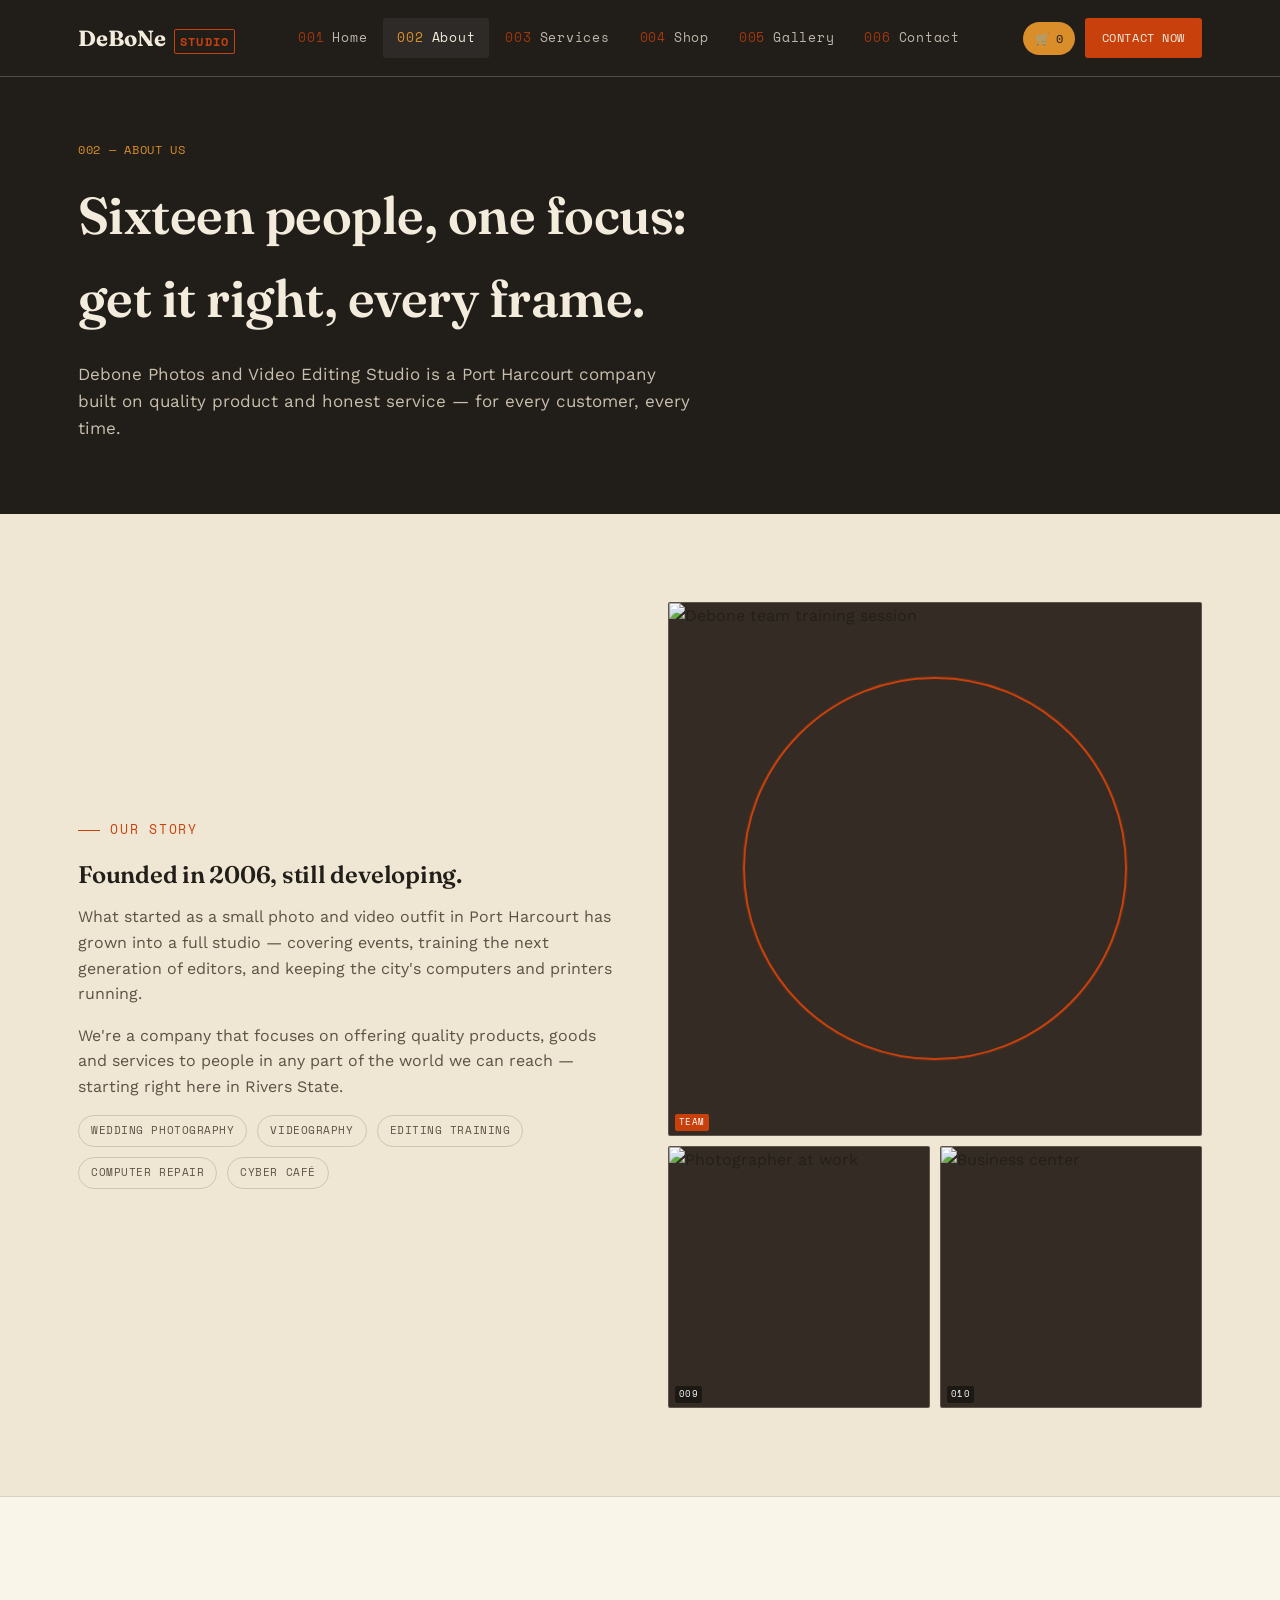
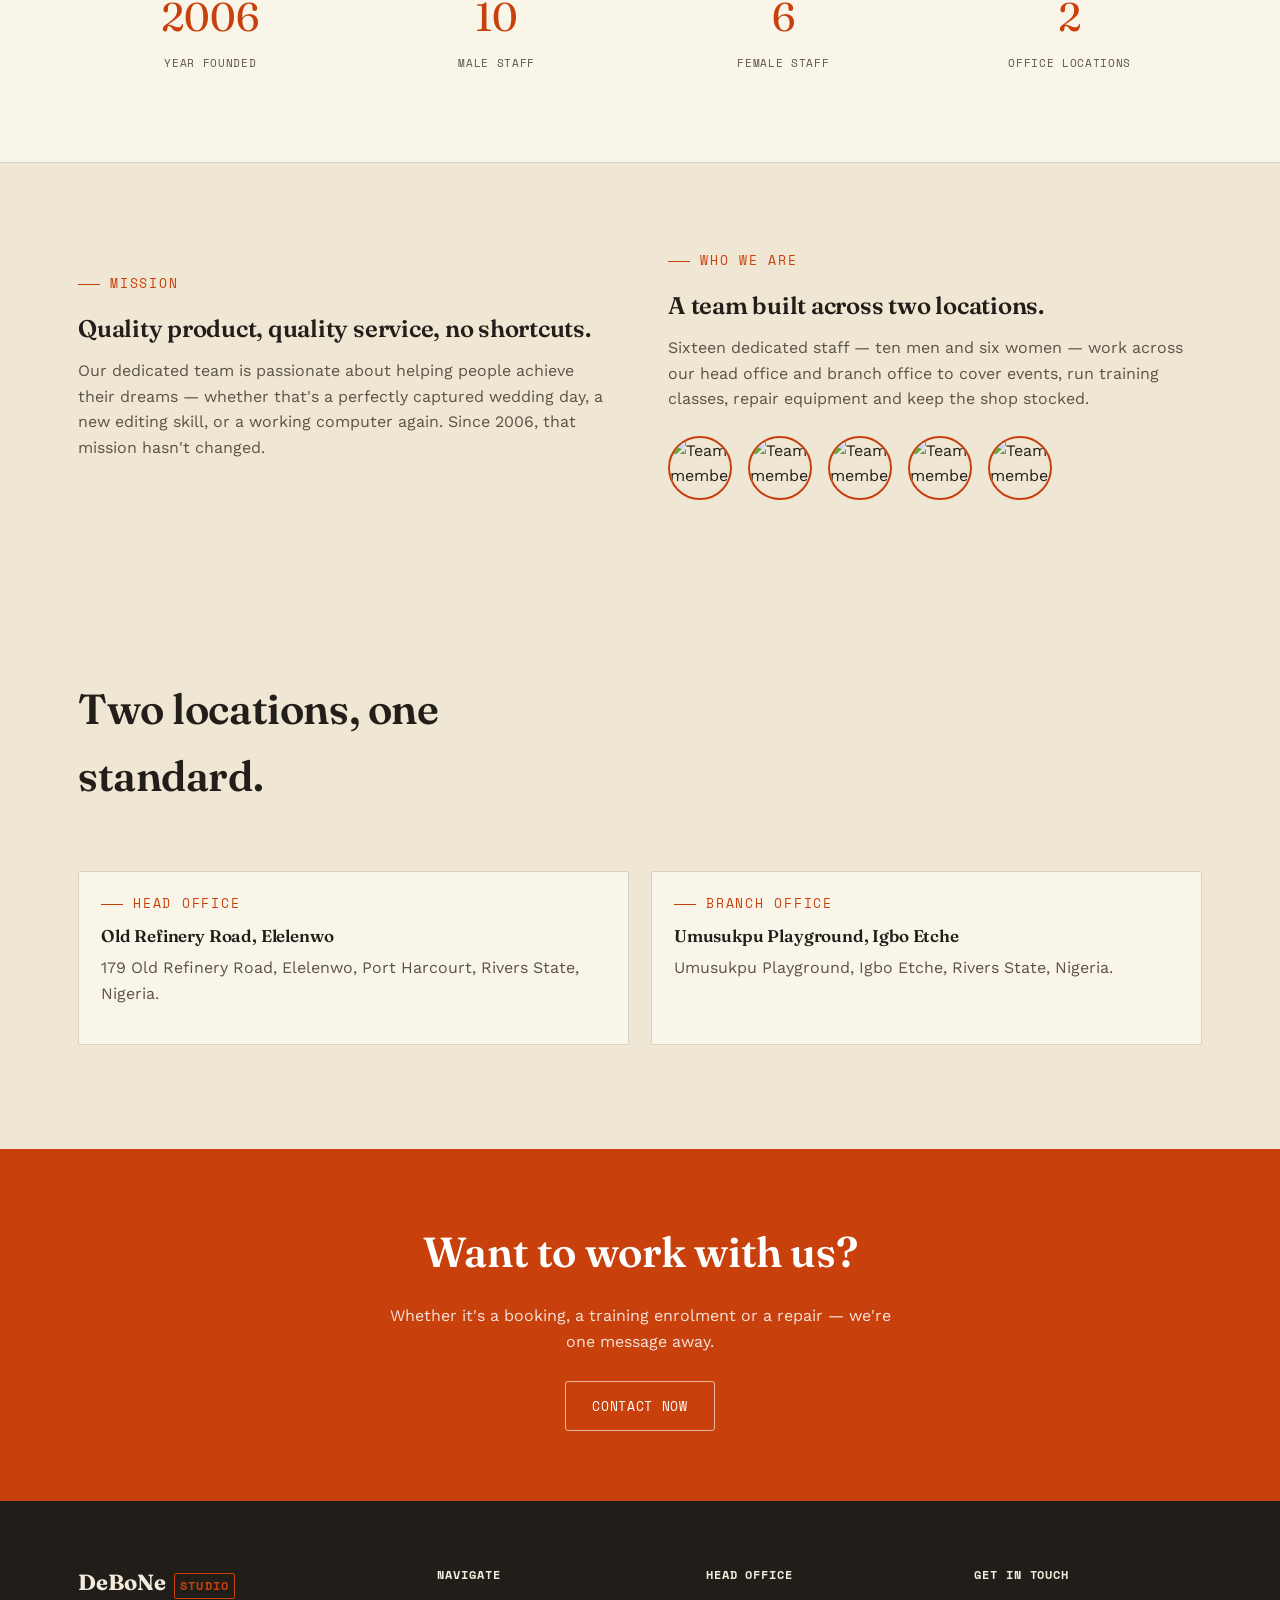
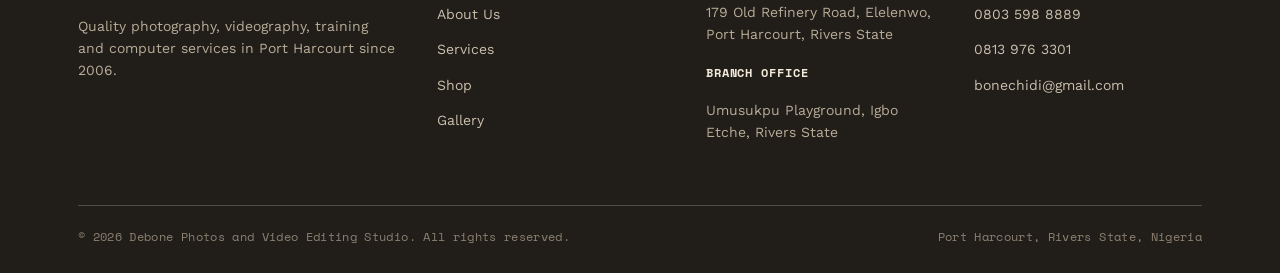
==== about.html @ 64c5678b "Add files via upload" ====
<!DOCTYPE html>
<html lang="en">
<head>
<meta charset="UTF-8">
<meta name="viewport" content="width=device-width, initial-scale=1.0">
<title>About Us | Debone Photos and Video Editing Studio</title>
<meta name="description" content="Debone Photos and Video Editing Studio has served Port Harcourt since 2006 with photography, videography, training and computer services.">
<link rel="stylesheet" href="styles.css">
</head>
<body>

<header class="site-header">
  <div class="nav-wrap">
    <a href="index.html" class="logo">DeBoNe <em>STUDIO</em></a>
    <nav class="main-nav">
      <ul>
        <li><a href="index.html"><span class="num">001</span>Home</a></li>
        <li><a href="about.html" class="active"><span class="num">002</span>About</a></li>
        <li><a href="services.html"><span class="num">003</span>Services</a></li>
        <li><a href="shop.html"><span class="num">004</span>Shop</a></li>
        <li><a href="gallery.html"><span class="num">005</span>Gallery</a></li>
        <li><a href="contact.html"><span class="num">006</span>Contact</a></li>
      </ul>
    </nav>
    <div class="nav-cta">
      <a href="shop.html" class="cart-pill">🛒 <span id="navCartCount">0</span></a>
      <a href="contact.html" class="btn btn-primary btn-sm">Contact Now</a>
      <button class="hamburger" aria-label="Toggle menu">☰</button>
    </div>
  </div>
</header>

<section class="page-hero">
  <div class="container">
    <div class="breadcrumb">002 — ABOUT US</div>
    <h1>Sixteen people, one focus:<br>get it right, every frame.</h1>
    <p>Debone Photos and Video Editing Studio is a Port Harcourt company built on quality product and honest service — for every customer, every time.</p>
  </div>
</section>

<section>
  <div class="container two-col">
    <div>
      <div class="eyebrow">OUR STORY</div>
      <h2>Founded in 2006, still developing.</h2>
      <p>What started as a small photo and video outfit in Port Harcourt has grown into a full studio — covering events, training the next generation of editors, and keeping the city's computers and printers running.</p>
      <p>We're a company that focuses on offering quality products, goods and services to people in any part of the world we can reach — starting right here in Rivers State.</p>
      <div class="tag-list">
        <span>Wedding Photography</span>
        <span>Videography</span>
        <span>Editing Training</span>
        <span>Computer Repair</span>
        <span>Cyber Café</span>
      </div>
    </div>
    <div class="contact-sheet" style="grid-template-columns:repeat(2,1fr);">
      <div class="frame selected" style="grid-column:span 2;"><img src="https://images.unsplash.com/photo-1522202176988-66273c2fd55f?w=800&q=80" alt="Debone team training session"><span class="fnum">TEAM</span></div>
      <div class="frame"><img src="https://images.unsplash.com/photo-1502920917128-1aa500764cbd?w=500&q=80" alt="Photographer at work"><span class="fnum">009</span></div>
      <div class="frame"><img src="https://images.unsplash.com/photo-1568205612837-017257d2310a?w=500&q=80" alt="Business center"><span class="fnum">010</span></div>
    </div>
  </div>
</section>

<section class="band">
  <div class="container">
    <div class="stat-grid">
      <div><span class="n">2006</span><span class="l">Year Founded</span></div>
      <div><span class="n">10</span><span class="l">Male Staff</span></div>
      <div><span class="n">6</span><span class="l">Female Staff</span></div>
      <div><span class="n">2</span><span class="l">Office Locations</span></div>
    </div>
  </div>
</section>

<section>
  <div class="container two-col">
    <div>
      <div class="eyebrow">MISSION</div>
      <h2>Quality product, quality service, no shortcuts.</h2>
      <p>Our dedicated team is passionate about helping people achieve their dreams — whether that's a perfectly captured wedding day, a new editing skill, or a working computer again. Since 2006, that mission hasn't changed.</p>
    </div>
    <div>
      <div class="eyebrow">WHO WE ARE</div>
      <h2>A team built across two locations.</h2>
      <p>Sixteen dedicated staff — ten men and six women — work across our head office and branch office to cover events, run training classes, repair equipment and keep the shop stocked.</p>
      <div class="team-strip">
        <div class="avatar-frame"><img src="https://images.unsplash.com/photo-1633332755192-727a05c4013d?w=150&q=80" alt="Team member"></div>
        <div class="avatar-frame"><img src="https://images.unsplash.com/photo-1607346256330-dee7af15f7c5?w=150&q=80" alt="Team member"></div>
        <div class="avatar-frame"><img src="https://images.unsplash.com/photo-1614289371518-722f2615943d?w=150&q=80" alt="Team member"></div>
        <div class="avatar-frame"><img src="https://images.unsplash.com/photo-1573497019940-1c28c88b4f3e?w=150&q=80" alt="Team member"></div>
        <div class="avatar-frame"><img src="https://images.unsplash.com/photo-1580489944761-15a19d654956?w=150&q=80" alt="Team member"></div>
      </div>
    </div>
  </div>
</section>

<section>
  <div class="container">
    <div class="section-head">
      <h2>Two locations, one standard.</h2>
    </div>
    <div class="grid-2">
      <div class="office-card">
        <div class="eyebrow">HEAD OFFICE</div>
        <h4>Old Refinery Road, Elelenwo</h4>
        <p>179 Old Refinery Road, Elelenwo, Port Harcourt, Rivers State, Nigeria.</p>
      </div>
      <div class="office-card">
        <div class="eyebrow">BRANCH OFFICE</div>
        <h4>Umusukpu Playground, Igbo Etche</h4>
        <p>Umusukpu Playground, Igbo Etche, Rivers State, Nigeria.</p>
      </div>
    </div>
  </div>
</section>

<section class="cta-band">
  <div class="container">
    <h2>Want to work with us?</h2>
    <p>Whether it's a booking, a training enrolment or a repair — we're one message away.</p>
    <a href="contact.html" class="btn btn-outline-dark">Contact Now</a>
  </div>
</section>

<footer class="site-footer">
  <div class="container">
    <div class="footer-grid">
      <div>
        <div class="logo" style="margin-bottom:14px;">DeBoNe <em>STUDIO</em></div>
        <p>Quality photography, videography, training and computer services in Port Harcourt since 2006.</p>
      </div>
      <div>
        <h4>Navigate</h4>
        <ul>
          <li><a href="about.html">About Us</a></li>
          <li><a href="services.html">Services</a></li>
          <li><a href="shop.html">Shop</a></li>
          <li><a href="gallery.html">Gallery</a></li>
        </ul>
      </div>
      <div>
        <h4>Head Office</h4>
        <p>179 Old Refinery Road, Elelenwo, Port Harcourt, Rivers State</p>
        <h4 style="margin-top:18px;">Branch Office</h4>
        <p>Umusukpu Playground, Igbo Etche, Rivers State</p>
      </div>
      <div>
        <h4>Get in Touch</h4>
        <ul>
          <li><a href="tel:+2348035988889">0803 598 8889</a></li>
          <li><a href="tel:+2348139763301">0813 976 3301</a></li>
          <li><a href="mailto:bonechidi@gmail.com">bonechidi@gmail.com</a></li>
        </ul>
      </div>
    </div>
    <div class="footer-bottom">
      <span>© 2026 Debone Photos and Video Editing Studio. All rights reserved.</span>
      <span>Port Harcourt, Rivers State, Nigeria</span>
    </div>
  </div>
</footer>

<script src="script.js"></script>
</body>
</html>
---- styles.css ----
/* ============================================================
   DEBONE PHOTOS & VIDEO EDITING STUDIO
   Design system: "Contact Sheet" — darkroom / film-strip editorial
   ============================================================ */

@import url('https://fonts.googleapis.com/css2?family=Fraunces:opsz,wght@9..144,400;9..144,500;9..144,600;9..144,700;9..144,900&family=Work+Sans:wght@400;500;600;700&family=Space+Mono:wght@400;700&display=swap');

:root{
  /* palette */
  --charcoal:#211D19;
  --charcoal-soft:#332B24;
  --paper:#EFE6D3;
  --paper-card:#FAF5E9;
  --ink:#221E19;
  --ink-soft:#5B5346;
  --cream:#F3ECDD;
  --safelight:#C8410C;
  --safelight-dark:#9C3208;
  --amber:#D98E2A;
  --sage:#56624A;
  --line: rgba(34,30,25,.16);
  --line-light: rgba(243,236,221,.22);

  --font-display:'Fraunces', serif;
  --font-body:'Work Sans', sans-serif;
  --font-mono:'Space Mono', monospace;

  --container: 1180px;
  --radius: 3px;
}

*,*::before,*::after{box-sizing:border-box;}
html{scroll-behavior:smooth;}
body{
  margin:0;
  background:var(--paper);
  color:var(--ink);
  font-family:var(--font-body);
  font-size:16px;
  line-height:1.6;
  -webkit-font-smoothing:antialiased;
}
img{max-width:100%;display:block;}
a{color:inherit;text-decoration:none;}
ul{margin:0;padding:0;list-style:none;}
h1,h2,h3,h4{font-family:var(--font-display);margin:0 0 .4em;font-weight:600;letter-spacing:-.01em;}
p{margin:0 0 1em;color:var(--ink-soft);}
.container{max-width:var(--container);margin:0 auto;padding:0 28px;}
section{padding:88px 0;}
@media(max-width:768px){section{padding:56px 0;}}

/* focus visibility */
a:focus-visible,button:focus-visible,input:focus-visible,textarea:focus-visible,select:focus-visible{
  outline:2px solid var(--safelight); outline-offset:3px;
}
@media (prefers-reduced-motion: reduce){
  *{animation-duration:0.01ms !important; animation-iteration-count:1 !important; transition-duration:0.01ms !important; scroll-behavior:auto !important;}
}

/* ---------- eyebrow / mono labels ---------- */
.eyebrow{
  font-family:var(--font-mono);
  font-size:12.5px;
  letter-spacing:.14em;
  text-transform:uppercase;
  color:var(--safelight);
  display:flex;
  align-items:center;
  gap:10px;
  margin-bottom:16px;
}
.eyebrow::before{
  content:"";
  width:22px;height:1px;background:var(--safelight);
}

/* ---------- sprocket / film-strip divider ---------- */
.filmstrip{
  display:flex; gap:7px; align-items:center;
  padding:14px 0;
  overflow:hidden;
}
.filmstrip span{
  width:9px;height:9px;border-radius:2px;
  background:var(--line);
  flex:none;
}
.filmstrip.on-dark span{background:var(--line-light);}

/* ============ HEADER / FRAME-COUNTER NAV ============ */
header.site-header{
  background:var(--charcoal);
  color:var(--cream);
  position:sticky; top:0; z-index:50;
  border-bottom:1px solid var(--line-light);
}
.nav-wrap{
  display:flex; align-items:center; justify-content:space-between;
  padding:18px 28px;
  max-width:var(--container); margin:0 auto;
}
.logo{
  font-family:var(--font-display);
  font-size:22px; font-weight:700;
  color:var(--cream);
  display:flex; align-items:baseline; gap:8px;
}
.logo em{
  font-style:normal; color:var(--safelight); font-size:12px;
  font-family:var(--font-mono); letter-spacing:.1em;
  border:1px solid var(--safelight); border-radius:2px; padding:2px 5px;
}
nav.main-nav ul{display:flex; gap:2px; align-items:center;}
nav.main-nav a{
  font-family:var(--font-mono);
  font-size:12.5px;
  letter-spacing:.06em;
  color:var(--cream);
  opacity:.75;
  padding:10px 14px;
  display:flex; gap:8px; align-items:baseline;
  border-radius:2px;
  transition:opacity .15s ease, background .15s ease;
}
nav.main-nav a .num{color:var(--safelight); opacity:1;}
nav.main-nav a:hover, nav.main-nav a.active{opacity:1; background:rgba(255,255,255,.06);}
nav.main-nav a.active .num{color:var(--amber);}

.nav-cta{display:flex; align-items:center; gap:10px;}
.cart-pill{
  font-family:var(--font-mono); font-size:12px; color:var(--charcoal);
  background:var(--amber); border-radius:20px; padding:7px 12px;
  display:flex; align-items:center; gap:6px;
}
.hamburger{display:none; background:none; border:0; color:var(--cream); font-size:22px; cursor:pointer;}

@media(max-width:900px){
  nav.main-nav{
    position:fixed; inset:64px 0 0 0; background:var(--charcoal);
    display:none; flex-direction:column; padding:20px 28px; gap:6px;
    border-top:1px solid var(--line-light);
  }
  nav.main-nav.open{display:flex;}
  nav.main-nav ul{flex-direction:column; width:100%; align-items:stretch;}
  nav.main-nav a{padding:16px 6px; font-size:14px; border-bottom:1px solid var(--line-light);}
  .hamburger{display:block;}
}

/* ============ BUTTONS ============ */
.btn{
  font-family:var(--font-mono);
  font-size:13px; letter-spacing:.05em; text-transform:uppercase;
  padding:14px 26px;
  border-radius:var(--radius);
  border:1px solid transparent;
  display:inline-flex; align-items:center; gap:10px;
  cursor:pointer;
  transition:transform .15s ease, background .15s ease, color .15s ease, border-color .15s ease;
}
.btn:hover{transform:translateY(-2px);}
.btn-primary{background:var(--safelight); color:var(--cream);}
.btn-primary:hover{background:var(--safelight-dark);}
.btn-outline{border-color:var(--ink); color:var(--ink); background:transparent;}
.btn-outline:hover{background:var(--ink); color:var(--cream);}
.btn-outline-dark{border-color:var(--line-light); color:var(--cream); background:transparent;}
.btn-outline-dark:hover{background:rgba(255,255,255,.08);}
.btn-sm{padding:10px 16px; font-size:11.5px;}
.btn-block{width:100%; justify-content:center;}

/* ============ HERO / CONTACT SHEET ============ */
.hero{
  background:var(--charcoal); color:var(--cream);
  padding:72px 0 96px;
  position:relative;
}
.hero-grid{
  display:grid; grid-template-columns:1.05fr 1fr; gap:56px; align-items:center;
}
.hero h1{
  font-size:clamp(38px,5.2vw,64px);
  color:var(--cream);
  line-height:1.04;
}
.hero h1 .accent{color:var(--safelight); font-style:italic;}
.hero p.lede{color:#C9BFAE; font-size:18px; max-width:46ch;}
.hero-actions{display:flex; gap:14px; margin-top:30px; flex-wrap:wrap;}
.hero-stats{display:flex; gap:36px; margin-top:52px; flex-wrap:wrap;}
.hero-stats div{font-family:var(--font-mono);}
.hero-stats .n{font-family:var(--font-display); font-size:30px; color:var(--amber); display:block;}
.hero-stats .l{font-size:11px; letter-spacing:.08em; text-transform:uppercase; color:#B7AC98;}

/* contact sheet mosaic */
.contact-sheet{
  display:grid;
  grid-template-columns:repeat(3,1fr);
  gap:10px;
  position:relative;
}
.frame{
  position:relative;
  aspect-ratio:1/1;
  overflow:hidden;
  border-radius:2px;
  border:1px solid var(--line-light);
  background:var(--charcoal-soft);
}
.frame img{width:100%;height:100%;object-fit:cover; filter:sepia(.12) saturate(1.05);}
.frame .fnum{
  position:absolute; bottom:4px; left:6px;
  font-family:var(--font-mono); font-size:9px; color:#fff;
  background:rgba(0,0,0,.45); padding:1px 4px; border-radius:2px; letter-spacing:.05em;
}
.frame.selected{grid-column:span 2; grid-row:span 2;}
.frame.selected::after{
  content:"";
  position:absolute; inset:14%;
  border:2px solid var(--safelight);
  border-radius:50%;
  box-shadow:0 0 0 1px rgba(200,65,12,.25);
  pointer-events:none;
}
.frame.selected .fnum{background:var(--safelight); color:#fff;}

/* ============ SECTION HEADS ============ */
.section-head{
  display:flex; justify-content:space-between; align-items:flex-end; gap:24px;
  margin-bottom:44px; flex-wrap:wrap;
}
.section-head h2{font-size:clamp(28px,3.4vw,42px); max-width:16ch;}
.section-head p{max-width:42ch; margin:0;}

/* ============ CARDS: services ============ */
.grid-3{display:grid; grid-template-columns:repeat(3,1fr); gap:22px;}
.grid-2{display:grid; grid-template-columns:repeat(2,1fr); gap:22px;}
@media(max-width:900px){.grid-3,.grid-2{grid-template-columns:1fr;}}

.proof-card{
  background:var(--paper-card);
  border:1px solid var(--line);
  border-radius:2px;
  overflow:hidden;
  display:flex; flex-direction:column;
  transition:transform .18s ease, box-shadow .18s ease;
}
.proof-card:hover{transform:translateY(-4px); box-shadow:0 14px 30px rgba(34,30,25,.12);}
.proof-card .thumb{aspect-ratio:4/3; overflow:hidden; position:relative; background:var(--charcoal-soft);}
.proof-card .thumb img{width:100%;height:100%;object-fit:cover;}
.proof-card .cap{
  padding:10px 14px; border-top:1px dashed var(--line);
  font-family:var(--font-mono); font-size:11px; color:var(--ink-soft);
  display:flex; justify-content:space-between; letter-spacing:.03em;
}
.proof-card .body{padding:22px;}
.proof-card .body .idx{font-family:var(--font-mono); color:var(--safelight); font-size:12px;}
.proof-card .body h3{font-size:20px; margin-top:6px;}
.proof-card .body p{font-size:14.5px; margin-bottom:14px;}
.proof-card .body a.link{
  font-family:var(--font-mono); font-size:12px; text-transform:uppercase; letter-spacing:.05em;
  color:var(--ink); border-bottom:1px solid var(--safelight); padding-bottom:2px;
}

/* ============ TESTIMONIAL / BAND ============ */
.band{background:var(--paper-card); border-top:1px solid var(--line); border-bottom:1px solid var(--line);}
.quote-block{max-width:760px; margin:0 auto; text-align:center;}
.quote-block q{
  font-family:var(--font-display); font-size:clamp(22px,3vw,32px); font-style:italic;
  color:var(--ink); display:block; margin-bottom:22px; line-height:1.35;
}
.quote-block .who{font-family:var(--font-mono); font-size:12px; letter-spacing:.06em; color:var(--ink-soft); text-transform:uppercase;}

/* ============ CTA BAND ============ */
.cta-band{
  background:var(--safelight); color:#fff; text-align:center; padding:70px 0;
}
.cta-band h2{color:#fff; font-size:clamp(26px,3.6vw,42px);}
.cta-band p{color:rgba(255,255,255,.85); max-width:52ch; margin:0 auto 26px;}
.cta-band .btn-outline-dark{border-color:rgba(255,255,255,.6); color:#fff;}
.cta-band .btn-outline-dark:hover{background:rgba(255,255,255,.15);}

/* ============ FOOTER ============ */
footer.site-footer{background:var(--charcoal); color:#C9BFAE; padding:64px 0 26px;}
.footer-grid{display:grid; grid-template-columns:1.4fr 1fr 1fr 1fr; gap:40px; margin-bottom:48px;}
@media(max-width:800px){.footer-grid{grid-template-columns:1fr 1fr;} }
footer.site-footer h4{color:var(--cream); font-family:var(--font-mono); font-size:12px; letter-spacing:.08em; text-transform:uppercase; margin-bottom:16px;}
footer.site-footer p{color:#B7AC98; font-size:14px;}
footer.site-footer ul li{margin-bottom:10px;}
footer.site-footer a{color:#C9BFAE; font-size:14px; transition:color .15s ease;}
footer.site-footer a:hover{color:var(--amber);}
.footer-bottom{
  border-top:1px solid var(--line-light); padding-top:22px;
  display:flex; justify-content:space-between; flex-wrap:wrap; gap:12px;
  font-family:var(--font-mono); font-size:11.5px; color:#8B8172; letter-spacing:.03em;
}

/* ============ PAGE HEADER (inner pages) ============ */
.page-hero{background:var(--charcoal); color:var(--cream); padding:64px 0 54px;}
.page-hero h1{color:var(--cream); font-size:clamp(32px,4.6vw,52px);}
.page-hero p{color:#C9BFAE; max-width:56ch; font-size:17px;}
.breadcrumb{font-family:var(--font-mono); font-size:11.5px; color:var(--amber); letter-spacing:.06em; margin-bottom:14px;}

/* ============ FORMS ============ */
.field{margin-bottom:20px;}
.field label{
  display:block; font-family:var(--font-mono); font-size:11.5px; text-transform:uppercase;
  letter-spacing:.06em; margin-bottom:8px; color:var(--ink-soft);
}
.field input, .field textarea, .field select{
  width:100%; padding:13px 14px; border:1px solid var(--line); border-radius:2px;
  background:var(--paper-card); font-family:var(--font-body); font-size:15px; color:var(--ink);
}
.field textarea{min-height:130px; resize:vertical;}
.field input:focus, .field textarea:focus, .field select:focus{border-color:var(--safelight);}
.form-row{display:grid; grid-template-columns:1fr 1fr; gap:18px;}
@media(max-width:700px){.form-row{grid-template-columns:1fr;}}
.form-note{font-family:var(--font-mono); font-size:12px; color:var(--ink-soft); margin-top:6px;}

/* ============ SHOP ============ */
.shop-layout{display:grid; grid-template-columns:1fr 340px; gap:40px; align-items:flex-start;}
@media(max-width:980px){.shop-layout{grid-template-columns:1fr;}}
.shop-toolbar{display:flex; gap:10px; flex-wrap:wrap; margin-bottom:26px;}
.chip{
  font-family:var(--font-mono); font-size:12px; padding:8px 14px; border-radius:20px;
  border:1px solid var(--line); cursor:pointer; background:var(--paper-card);
  transition:background .15s ease, color .15s ease;
}
.chip.active{background:var(--ink); color:var(--cream); border-color:var(--ink);}
.product-grid{display:grid; grid-template-columns:repeat(3,1fr); gap:20px;}
@media(max-width:900px){.product-grid{grid-template-columns:repeat(2,1fr);}}
@media(max-width:560px){.product-grid{grid-template-columns:1fr;}}
.product-card{
  background:var(--paper-card); border:1px solid var(--line); border-radius:2px; overflow:hidden;
  display:flex; flex-direction:column;
}
.product-card .thumb{aspect-ratio:1/1; overflow:hidden; background:var(--charcoal-soft);}
.product-card .thumb img{width:100%;height:100%;object-fit:cover;}
.product-card .pbody{padding:16px; display:flex; flex-direction:column; gap:8px; flex:1;}
.product-card .tag{font-family:var(--font-mono); font-size:10px; letter-spacing:.06em; text-transform:uppercase; color:var(--safelight);}
.product-card h4{font-size:16px; margin:0;}
.product-card .price{font-family:var(--font-mono); font-weight:700; color:var(--sage); font-size:15px; margin-top:auto;}
.product-card .add-btn{
  margin-top:8px; width:100%; padding:10px; border:1px solid var(--ink); background:transparent;
  font-family:var(--font-mono); font-size:11.5px; text-transform:uppercase; letter-spacing:.05em; cursor:pointer;
  border-radius:2px; transition:all .15s ease;
}
.product-card .add-btn:hover{background:var(--ink); color:var(--cream);}
.product-card .add-btn.added{background:var(--sage); border-color:var(--sage); color:#fff;}

.cart-panel{
  background:var(--charcoal); color:var(--cream); border-radius:3px; padding:24px;
  position:sticky; top:100px;
}
.cart-panel h3{color:var(--cream); font-size:19px; display:flex; align-items:center; justify-content:space-between;}
.cart-panel h3 .count{font-family:var(--font-mono); font-size:12px; background:var(--safelight); padding:2px 8px; border-radius:12px;}
#cartItems{margin:18px 0; display:flex; flex-direction:column; gap:12px; max-height:320px; overflow:auto;}
.cart-item{display:flex; justify-content:space-between; gap:8px; font-size:13.5px; border-bottom:1px solid var(--line-light); padding-bottom:10px;}
.cart-item .ci-name{color:var(--cream);}
.cart-item .ci-meta{font-family:var(--font-mono); font-size:11px; color:#B7AC98;}
.cart-item .ci-remove{color:var(--safelight); font-family:var(--font-mono); font-size:11px; cursor:pointer; background:none; border:none;}
.cart-empty{font-family:var(--font-mono); font-size:12.5px; color:#B7AC98; padding:20px 0; text-align:center; border:1px dashed var(--line-light); border-radius:2px;}
.cart-total{display:flex; justify-content:space-between; font-family:var(--font-mono); font-size:14px; padding-top:14px; border-top:1px solid var(--line-light); margin-bottom:18px;}
.cart-total strong{color:var(--amber);}

/* ============ GALLERY ============ */
.gallery-grid{display:grid; grid-template-columns:repeat(4,1fr); gap:12px;}
@media(max-width:900px){.gallery-grid{grid-template-columns:repeat(2,1fr);}}
.gallery-grid .frame{aspect-ratio:1/1; cursor:pointer;}
.gallery-grid .frame:nth-child(5n+1){grid-column:span 2; grid-row:span 2;}
.video-grid{display:grid; grid-template-columns:repeat(2,1fr); gap:22px; margin-top:20px;}
@media(max-width:800px){.video-grid{grid-template-columns:1fr;}}
.video-card{border:1px solid var(--line); background:var(--paper-card); border-radius:2px; overflow:hidden;}
.video-card .video-wrap{position:relative; padding-top:56.25%; background:var(--charcoal);}
.video-card .video-wrap iframe{position:absolute; inset:0; width:100%; height:100%; border:0;}
.video-card .vcap{padding:14px 16px; font-family:var(--font-mono); font-size:12.5px; color:var(--ink-soft);}

/* ============ MAP / CONTACT ============ */
.contact-layout{display:grid; grid-template-columns:1fr 1fr; gap:48px; align-items:start;}
@media(max-width:900px){.contact-layout{grid-template-columns:1fr;}}
.office-card{border:1px solid var(--line); background:var(--paper-card); padding:22px; border-radius:2px; margin-bottom:16px;}
.office-card .eyebrow{margin-bottom:8px;}
.office-card h4{font-size:17px; margin-bottom:6px;}
.map-embed{border:1px solid var(--line); border-radius:2px; overflow:hidden; height:280px; margin-bottom:16px;}
.map-embed iframe{width:100%;height:100%;border:0;}
.contact-quick{display:flex; gap:12px; flex-wrap:wrap; margin-top:8px;}
.quick-btn{
  display:flex; align-items:center; gap:8px; border:1px solid var(--line); padding:10px 16px;
  border-radius:2px; font-family:var(--font-mono); font-size:12.5px; background:var(--paper-card);
}
.quick-btn:hover{border-color:var(--safelight); color:var(--safelight);}

/* ============ MISC UTILITY ============ */
.text-center{text-align:center;}
.tag-list{display:flex; gap:10px; flex-wrap:wrap; margin-top:14px;}
.tag-list span{
  font-family:var(--font-mono); font-size:11px; text-transform:uppercase; letter-spacing:.05em;
  border:1px solid var(--line); padding:6px 12px; border-radius:20px; color:var(--ink-soft);
}
.two-col{display:grid; grid-template-columns:1fr 1fr; gap:56px; align-items:center;}
@media(max-width:860px){.two-col{grid-template-columns:1fr; gap:32px;}}
.stat-grid{display:grid; grid-template-columns:repeat(4,1fr); gap:22px; text-align:center;}
@media(max-width:700px){.stat-grid{grid-template-columns:repeat(2,1fr);}}
.stat-grid .n{font-family:var(--font-display); font-size:40px; color:var(--safelight); display:block;}
.stat-grid .l{font-family:var(--font-mono); font-size:11px; letter-spacing:.06em; text-transform:uppercase; color:var(--ink-soft);}

.team-strip{display:flex; gap:16px; flex-wrap:wrap; margin-top:24px;}
.avatar-frame{width:64px; height:64px; border-radius:50%; border:2px solid var(--safelight); overflow:hidden;}
.avatar-frame img{width:100%; height:100%; object-fit:cover;}

.toast{
  position:fixed; bottom:24px; right:24px; background:var(--ink); color:var(--cream);
  padding:14px 20px; border-radius:2px; font-family:var(--font-mono); font-size:13px;
  transform:translateY(120%); transition:transform .3s ease; z-index:200; max-width:320px;
}
.toast.show{transform:translateY(0);}
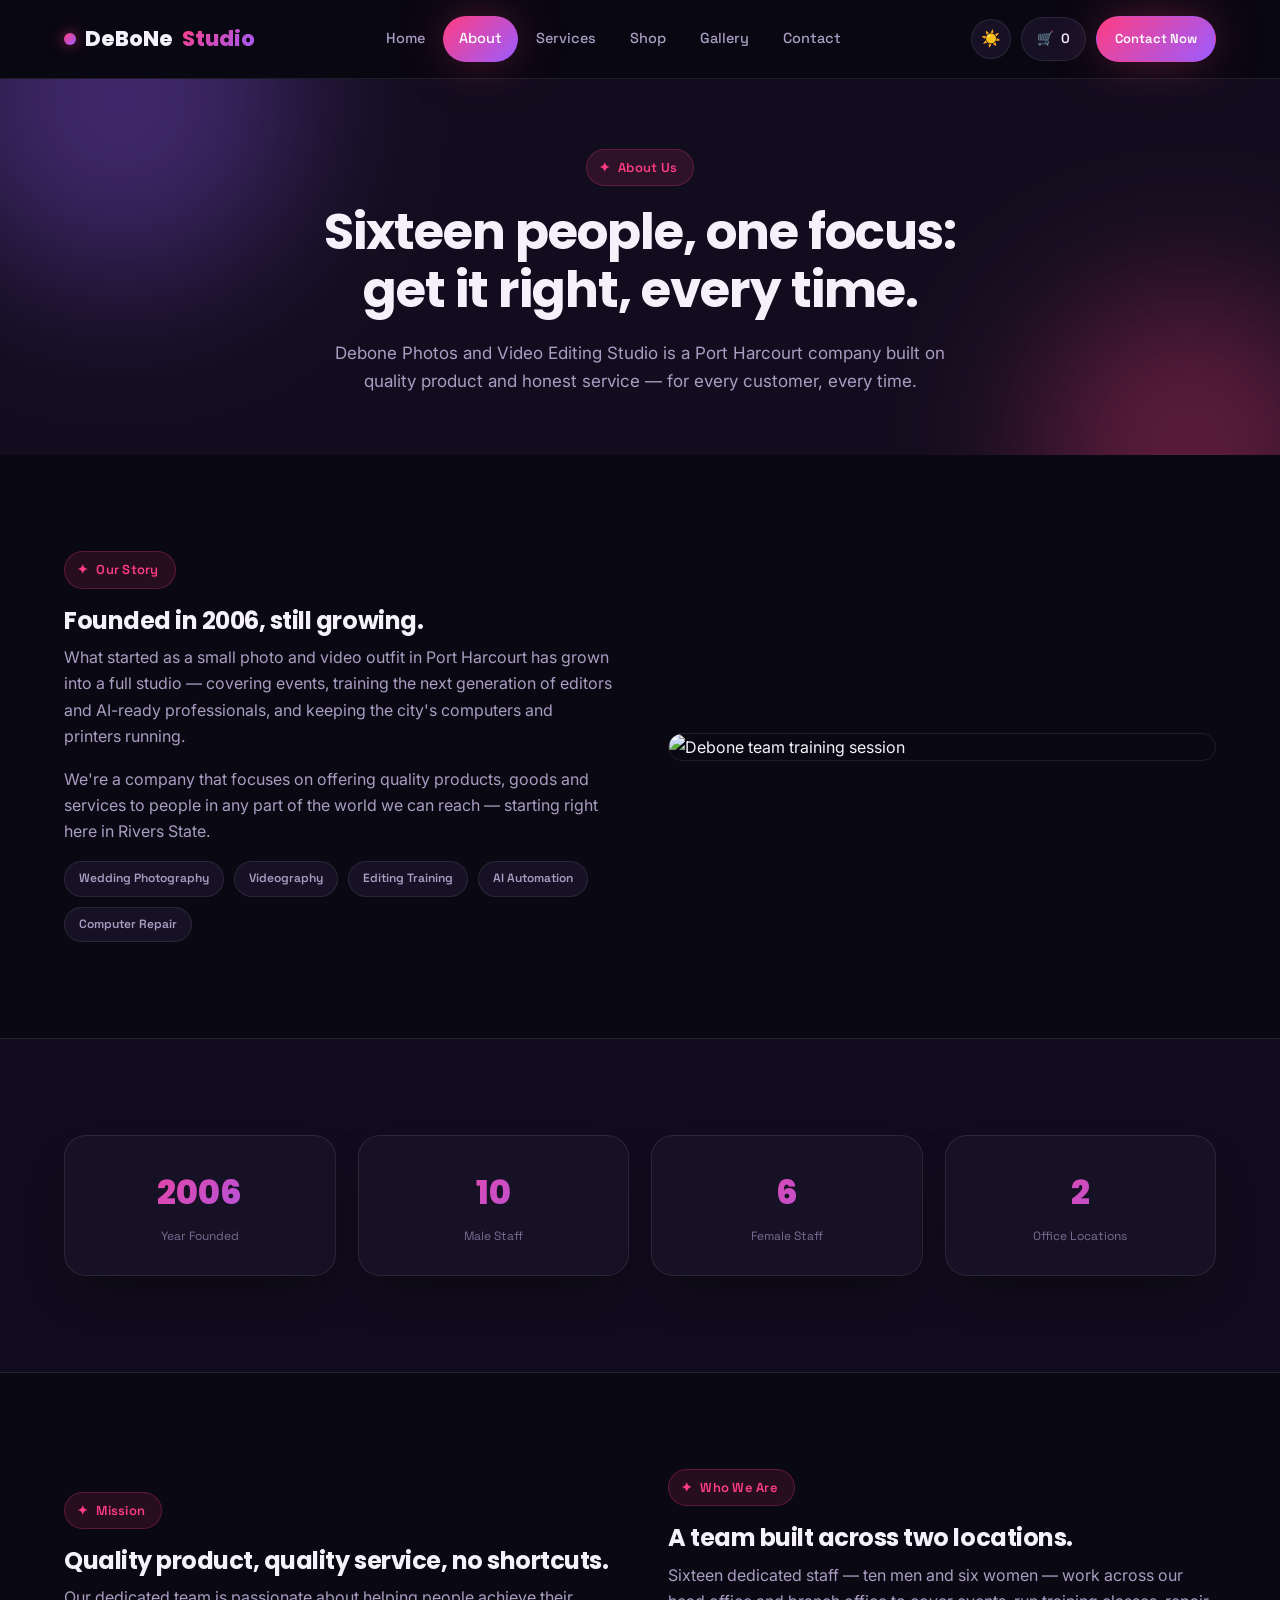
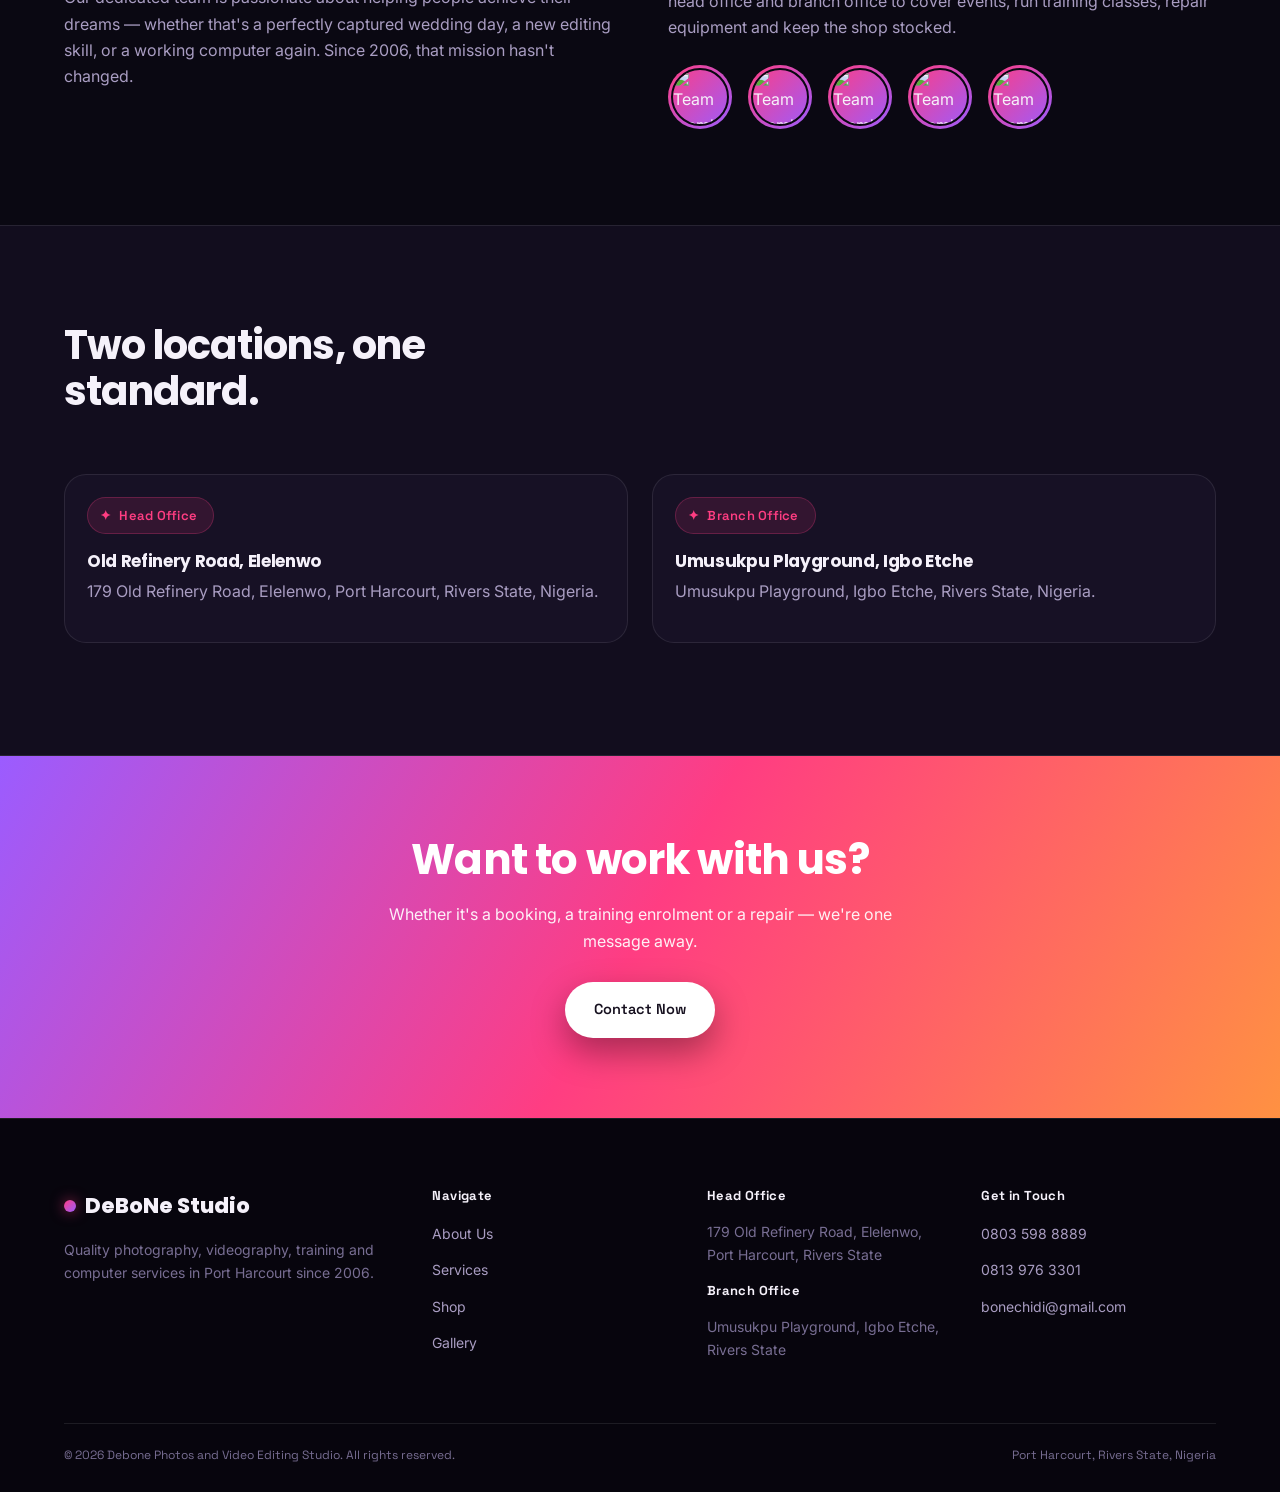
==== commit 2fc84b39: "Add files via upload" ====
--- a/about.html
+++ b/about.html
@@ -11,29 +11,32 @@
 
 <header class="site-header">
   <div class="nav-wrap">
-    <a href="index.html" class="logo">DeBoNe <em>STUDIO</em></a>
+    <a href="index.html" class="logo"><span class="dot"></span>DeBoNe <em>Studio</em></a>
     <nav class="main-nav">
       <ul>
-        <li><a href="index.html"><span class="num">001</span>Home</a></li>
-        <li><a href="about.html" class="active"><span class="num">002</span>About</a></li>
-        <li><a href="services.html"><span class="num">003</span>Services</a></li>
-        <li><a href="shop.html"><span class="num">004</span>Shop</a></li>
-        <li><a href="gallery.html"><span class="num">005</span>Gallery</a></li>
-        <li><a href="contact.html"><span class="num">006</span>Contact</a></li>
+        <li><a href="index.html">Home</a></li>
+        <li><a href="about.html" class="active">About</a></li>
+        <li><a href="services.html">Services</a></li>
+        <li><a href="shop.html">Shop</a></li>
+        <li><a href="gallery.html">Gallery</a></li>
+        <li><a href="contact.html">Contact</a></li>
       </ul>
     </nav>
     <div class="nav-cta">
+      <button class="theme-toggle" id="themeToggle" aria-label="Switch to light theme">☀️</button>
       <a href="shop.html" class="cart-pill">🛒 <span id="navCartCount">0</span></a>
       <a href="contact.html" class="btn btn-primary btn-sm">Contact Now</a>
-      <button class="hamburger" aria-label="Toggle menu">☰</button>
+      <button class="hamburger" aria-label="Open menu" aria-expanded="false">☰</button>
     </div>
   </div>
 </header>
 
 <section class="page-hero">
+  <div class="blob blob-1"></div>
+  <div class="blob blob-2"></div>
   <div class="container">
-    <div class="breadcrumb">002 — ABOUT US</div>
-    <h1>Sixteen people, one focus:<br>get it right, every frame.</h1>
+    <div class="eyebrow">About Us</div>
+    <h1>Sixteen people, one focus:<br>get it right, every time.</h1>
     <p>Debone Photos and Video Editing Studio is a Port Harcourt company built on quality product and honest service — for every customer, every time.</p>
   </div>
 </section>
@@ -41,22 +44,20 @@
 <section>
   <div class="container two-col">
     <div>
-      <div class="eyebrow">OUR STORY</div>
-      <h2>Founded in 2006, still developing.</h2>
-      <p>What started as a small photo and video outfit in Port Harcourt has grown into a full studio — covering events, training the next generation of editors, and keeping the city's computers and printers running.</p>
+      <div class="eyebrow">Our Story</div>
+      <h2>Founded in 2006, still growing.</h2>
+      <p>What started as a small photo and video outfit in Port Harcourt has grown into a full studio — covering events, training the next generation of editors and AI-ready professionals, and keeping the city's computers and printers running.</p>
       <p>We're a company that focuses on offering quality products, goods and services to people in any part of the world we can reach — starting right here in Rivers State.</p>
       <div class="tag-list">
         <span>Wedding Photography</span>
         <span>Videography</span>
         <span>Editing Training</span>
+        <span>AI Automation</span>
         <span>Computer Repair</span>
-        <span>Cyber Café</span>
       </div>
     </div>
-    <div class="contact-sheet" style="grid-template-columns:repeat(2,1fr);">
-      <div class="frame selected" style="grid-column:span 2;"><img src="https://images.unsplash.com/photo-1522202176988-66273c2fd55f?w=800&q=80" alt="Debone team training session"><span class="fnum">TEAM</span></div>
-      <div class="frame"><img src="https://images.unsplash.com/photo-1502920917128-1aa500764cbd?w=500&q=80" alt="Photographer at work"><span class="fnum">009</span></div>
-      <div class="frame"><img src="https://images.unsplash.com/photo-1568205612837-017257d2310a?w=500&q=80" alt="Business center"><span class="fnum">010</span></div>
+    <div class="feature-photo">
+      <img src="https://images.unsplash.com/photo-1522202176988-66273c2fd55f?w=800&q=80" alt="Debone team training session">
     </div>
   </div>
 </section>
@@ -64,10 +65,10 @@
 <section class="band">
   <div class="container">
     <div class="stat-grid">
-      <div><span class="n">2006</span><span class="l">Year Founded</span></div>
-      <div><span class="n">10</span><span class="l">Male Staff</span></div>
-      <div><span class="n">6</span><span class="l">Female Staff</span></div>
-      <div><span class="n">2</span><span class="l">Office Locations</span></div>
+      <div class="stat-card"><span class="n">2006</span><span class="l">Year Founded</span></div>
+      <div class="stat-card"><span class="n">10</span><span class="l">Male Staff</span></div>
+      <div class="stat-card"><span class="n">6</span><span class="l">Female Staff</span></div>
+      <div class="stat-card"><span class="n">2</span><span class="l">Office Locations</span></div>
     </div>
   </div>
 </section>
@@ -75,12 +76,12 @@
 <section>
   <div class="container two-col">
     <div>
-      <div class="eyebrow">MISSION</div>
+      <div class="eyebrow">Mission</div>
       <h2>Quality product, quality service, no shortcuts.</h2>
       <p>Our dedicated team is passionate about helping people achieve their dreams — whether that's a perfectly captured wedding day, a new editing skill, or a working computer again. Since 2006, that mission hasn't changed.</p>
     </div>
     <div>
-      <div class="eyebrow">WHO WE ARE</div>
+      <div class="eyebrow">Who We Are</div>
       <h2>A team built across two locations.</h2>
       <p>Sixteen dedicated staff — ten men and six women — work across our head office and branch office to cover events, run training classes, repair equipment and keep the shop stocked.</p>
       <div class="team-strip">
@@ -94,19 +95,19 @@
   </div>
 </section>
 
-<section>
+<section class="band">
   <div class="container">
     <div class="section-head">
       <h2>Two locations, one standard.</h2>
     </div>
     <div class="grid-2">
       <div class="office-card">
-        <div class="eyebrow">HEAD OFFICE</div>
+        <div class="eyebrow">Head Office</div>
         <h4>Old Refinery Road, Elelenwo</h4>
         <p>179 Old Refinery Road, Elelenwo, Port Harcourt, Rivers State, Nigeria.</p>
       </div>
       <div class="office-card">
-        <div class="eyebrow">BRANCH OFFICE</div>
+        <div class="eyebrow">Branch Office</div>
         <h4>Umusukpu Playground, Igbo Etche</h4>
         <p>Umusukpu Playground, Igbo Etche, Rivers State, Nigeria.</p>
       </div>
@@ -118,7 +119,7 @@
   <div class="container">
     <h2>Want to work with us?</h2>
     <p>Whether it's a booking, a training enrolment or a repair — we're one message away.</p>
-    <a href="contact.html" class="btn btn-outline-dark">Contact Now</a>
+    <a href="contact.html" class="btn btn-white">Contact Now</a>
   </div>
 </section>
 
@@ -126,7 +127,7 @@
   <div class="container">
     <div class="footer-grid">
       <div>
-        <div class="logo" style="margin-bottom:14px;">DeBoNe <em>STUDIO</em></div>
+        <div class="logo" style="margin-bottom:14px;"><span class="dot"></span>DeBoNe Studio</div>
         <p>Quality photography, videography, training and computer services in Port Harcourt since 2006.</p>
       </div>
       <div>
--- a/styles.css
+++ b/styles.css
@@ -1,413 +1,477 @@
 /* ============================================================
    DEBONE PHOTOS & VIDEO EDITING STUDIO
-   Design system: "Contact Sheet" — darkroom / film-strip editorial
+   Design system: "Neon Reel" — dark, glowing, gradient-led
    ============================================================ */
 
-@import url('https://fonts.googleapis.com/css2?family=Fraunces:opsz,wght@9..144,400;9..144,500;9..144,600;9..144,700;9..144,900&family=Work+Sans:wght@400;500;600;700&family=Space+Mono:wght@400;700&display=swap');
+@import url('https://fonts.googleapis.com/css2?family=Poppins:wght@500;600;700;800&family=Inter:wght@400;500;600;700&family=Space+Grotesk:wght@500;600;700&display=swap');
 
 :root{
-  /* palette */
-  --charcoal:#211D19;
-  --charcoal-soft:#332B24;
-  --paper:#EFE6D3;
-  --paper-card:#FAF5E9;
-  --ink:#221E19;
-  --ink-soft:#5B5346;
-  --cream:#F3ECDD;
-  --safelight:#C8410C;
-  --safelight-dark:#9C3208;
-  --amber:#D98E2A;
-  --sage:#56624A;
-  --line: rgba(34,30,25,.16);
-  --line-light: rgba(243,236,221,.22);
-
-  --font-display:'Fraunces', serif;
-  --font-body:'Work Sans', sans-serif;
-  --font-mono:'Space Mono', monospace;
-
-  --container: 1180px;
-  --radius: 3px;
-}
+  --bg:#0A0812;
+  --bg-alt:#120D1E;
+  --card:#171125;
+  --card-alt:#1D1730;
+  --border: rgba(255,255,255,.09);
+  --ink:#F5F1FA;
+  --ink-soft:#A99DC2;
+  --ink-dim:#786E93;
+
+  --pink:#FF3D82;
+  --purple:#9B5CFF;
+  --cyan:#33E6FF;
+  --orange:#FF9142;
+  --yellow:#FFD84D;
+  --teal:#2FE0B8;
+
+  --grad-main: linear-gradient(135deg, var(--pink) 0%, var(--purple) 100%);
+  --grad-warm: linear-gradient(135deg, var(--orange) 0%, var(--pink) 100%);
+  --grad-cool: linear-gradient(135deg, var(--cyan) 0%, var(--purple) 100%);
+  --grad-full: linear-gradient(120deg, var(--purple) 0%, var(--pink) 50%, var(--orange) 100%);
+
+  --glow-pink: 0 0 50px -8px rgba(255,61,130,.5);
+  --glow-purple: 0 0 50px -8px rgba(155,92,255,.45);
+  --shadow-card: 0 24px 50px -20px rgba(0,0,0,.6);
+
+  --font-display:'Poppins', sans-serif;
+  --font-body:'Inter', sans-serif;
+  --font-accent:'Space Grotesk', sans-serif;
+
+  --container: 1200px;
+  --radius: 22px;
+  --radius-sm: 14px;
+  --radius-pill: 999px;
+}
+
+/* ---------- LIGHT THEME OVERRIDE ---------- */
+:root[data-theme="light"]{
+  --bg:#FFFFFF;
+  --bg-alt:#F6F2FC;
+  --card:#FFFFFF;
+  --card-alt:#F6F2FC;
+  --border: rgba(26,20,37,.10);
+  --ink:#1A1425;
+  --ink-soft:#6B6478;
+  --ink-dim:#9188A3;
+
+  --glow-pink: 0 16px 36px -12px rgba(255,61,130,.32);
+  --glow-purple: 0 16px 36px -12px rgba(155,92,255,.28);
+  --shadow-card: 0 20px 45px -22px rgba(26,20,37,.22);
+}
+:root[data-theme="light"] .map-embed{filter:none;}
+body{transition:background-color .25s ease, color .25s ease;}
 
 *,*::before,*::after{box-sizing:border-box;}
 html{scroll-behavior:smooth;}
 body{
   margin:0;
-  background:var(--paper);
+  background:var(--bg);
   color:var(--ink);
   font-family:var(--font-body);
   font-size:16px;
-  line-height:1.6;
+  line-height:1.65;
   -webkit-font-smoothing:antialiased;
+  overflow-x:hidden;
 }
 img{max-width:100%;display:block;}
 a{color:inherit;text-decoration:none;}
 ul{margin:0;padding:0;list-style:none;}
-h1,h2,h3,h4{font-family:var(--font-display);margin:0 0 .4em;font-weight:600;letter-spacing:-.01em;}
+h1,h2,h3,h4{font-family:var(--font-display);margin:0 0 .4em;font-weight:700;letter-spacing:-.02em;line-height:1.15;color:var(--ink);}
 p{margin:0 0 1em;color:var(--ink-soft);}
-.container{max-width:var(--container);margin:0 auto;padding:0 28px;}
-section{padding:88px 0;}
-@media(max-width:768px){section{padding:56px 0;}}
-
-/* focus visibility */
+.container{max-width:var(--container);margin:0 auto;padding:0 24px;}
+section{padding:96px 0;}
+@media(max-width:900px){section{padding:64px 0;}}
+@media(max-width:560px){section{padding:48px 0;} .container{padding:0 18px;}}
+
 a:focus-visible,button:focus-visible,input:focus-visible,textarea:focus-visible,select:focus-visible{
-  outline:2px solid var(--safelight); outline-offset:3px;
+  outline:2px solid var(--cyan); outline-offset:3px; border-radius:4px;
 }
 @media (prefers-reduced-motion: reduce){
   *{animation-duration:0.01ms !important; animation-iteration-count:1 !important; transition-duration:0.01ms !important; scroll-behavior:auto !important;}
 }
 
-/* ---------- eyebrow / mono labels ---------- */
+/* ---------- decorative glow blobs ---------- */
+.blob{position:absolute; border-radius:50%; filter:blur(80px); opacity:.35; z-index:0; pointer-events:none;}
+
+/* ---------- eyebrow chip ---------- */
 .eyebrow{
-  font-family:var(--font-mono);
-  font-size:12.5px;
-  letter-spacing:.14em;
-  text-transform:uppercase;
-  color:var(--safelight);
-  display:flex;
-  align-items:center;
-  gap:10px;
-  margin-bottom:16px;
-}
-.eyebrow::before{
-  content:"";
-  width:22px;height:1px;background:var(--safelight);
-}
-
-/* ---------- sprocket / film-strip divider ---------- */
-.filmstrip{
-  display:flex; gap:7px; align-items:center;
-  padding:14px 0;
-  overflow:hidden;
-}
-.filmstrip span{
-  width:9px;height:9px;border-radius:2px;
-  background:var(--line);
-  flex:none;
-}
-.filmstrip.on-dark span{background:var(--line-light);}
-
-/* ============ HEADER / FRAME-COUNTER NAV ============ */
+  font-family:var(--font-accent); font-size:13px; font-weight:600; letter-spacing:.02em;
+  color:var(--pink); display:inline-flex; align-items:center; gap:8px;
+  background:rgba(255,61,130,.12); border:1px solid rgba(255,61,130,.25);
+  padding:7px 16px 7px 12px; border-radius:var(--radius-pill); margin-bottom:18px;
+}
+.eyebrow::before{content:"✦"; font-size:13px;}
+
+/* ============ HEADER ============ */
 header.site-header{
-  background:var(--charcoal);
-  color:var(--cream);
+  background:rgba(10,8,18,.78);
+  backdrop-filter:blur(16px);
   position:sticky; top:0; z-index:50;
-  border-bottom:1px solid var(--line-light);
+  border-bottom:1px solid var(--border);
 }
 .nav-wrap{
   display:flex; align-items:center; justify-content:space-between;
-  padding:18px 28px;
-  max-width:var(--container); margin:0 auto;
+  padding:16px 24px; max-width:var(--container); margin:0 auto;
 }
 .logo{
-  font-family:var(--font-display);
-  font-size:22px; font-weight:700;
-  color:var(--cream);
-  display:flex; align-items:baseline; gap:8px;
-}
-.logo em{
-  font-style:normal; color:var(--safelight); font-size:12px;
-  font-family:var(--font-mono); letter-spacing:.1em;
-  border:1px solid var(--safelight); border-radius:2px; padding:2px 5px;
-}
+  font-family:var(--font-display); font-size:21px; font-weight:800; color:var(--ink);
+  display:flex; align-items:center; gap:9px;
+}
+.logo .dot{width:12px;height:12px;border-radius:50%; background:var(--grad-main); box-shadow:0 0 14px rgba(255,61,130,.6); display:inline-block;}
+.logo em{font-style:normal; background:var(--grad-main); -webkit-background-clip:text; background-clip:text; color:transparent;}
 nav.main-nav ul{display:flex; gap:2px; align-items:center;}
 nav.main-nav a{
-  font-family:var(--font-mono);
-  font-size:12.5px;
-  letter-spacing:.06em;
-  color:var(--cream);
-  opacity:.75;
-  padding:10px 14px;
-  display:flex; gap:8px; align-items:baseline;
-  border-radius:2px;
-  transition:opacity .15s ease, background .15s ease;
-}
-nav.main-nav a .num{color:var(--safelight); opacity:1;}
-nav.main-nav a:hover, nav.main-nav a.active{opacity:1; background:rgba(255,255,255,.06);}
-nav.main-nav a.active .num{color:var(--amber);}
+  font-family:var(--font-accent); font-size:14.5px; font-weight:500; color:var(--ink-soft);
+  padding:11px 16px; border-radius:var(--radius-pill); display:block;
+  transition:background .18s ease, color .18s ease;
+}
+nav.main-nav a:hover{background:rgba(255,255,255,.06); color:var(--ink);}
+nav.main-nav a.active{background:var(--grad-main); color:#fff; box-shadow:var(--glow-pink);}
 
 .nav-cta{display:flex; align-items:center; gap:10px;}
 .cart-pill{
-  font-family:var(--font-mono); font-size:12px; color:var(--charcoal);
-  background:var(--amber); border-radius:20px; padding:7px 12px;
-  display:flex; align-items:center; gap:6px;
-}
-.hamburger{display:none; background:none; border:0; color:var(--cream); font-size:22px; cursor:pointer;}
-
-@media(max-width:900px){
+  font-family:var(--font-accent); font-weight:600; font-size:13.5px; color:var(--ink);
+  background:var(--card); border:1px solid var(--border); border-radius:var(--radius-pill);
+  padding:10px 15px; display:flex; align-items:center; gap:7px; min-height:40px;
+}
+.hamburger{
+  display:none; background:var(--card); border:1px solid var(--border); color:var(--ink);
+  font-size:20px; cursor:pointer; width:42px; height:42px; border-radius:50%;
+  align-items:center; justify-content:center; flex:none; z-index:70;
+}
+.theme-toggle{
+  width:40px; height:40px; border-radius:50%; border:1px solid var(--border);
+  background:var(--card); color:var(--ink); font-size:16px; cursor:pointer; flex:none;
+  display:flex; align-items:center; justify-content:center; transition:border-color .18s ease, transform .18s ease;
+}
+.theme-toggle:hover{border-color:var(--purple); transform:translateY(-2px);}
+
+@media(max-width:960px){
+  header.site-header{position:sticky;}
   nav.main-nav{
-    position:fixed; inset:64px 0 0 0; background:var(--charcoal);
-    display:none; flex-direction:column; padding:20px 28px; gap:6px;
-    border-top:1px solid var(--line-light);
+    position:absolute; top:100%; left:0; right:0; background:var(--bg);
+    display:none; flex-direction:column; padding:18px; gap:6px;
+    border-top:1px solid var(--border); border-bottom:1px solid var(--border);
+    max-height:calc(100vh - 64px); overflow-y:auto; z-index:60;
+    box-shadow:0 24px 40px rgba(0,0,0,.35);
   }
   nav.main-nav.open{display:flex;}
   nav.main-nav ul{flex-direction:column; width:100%; align-items:stretch;}
-  nav.main-nav a{padding:16px 6px; font-size:14px; border-bottom:1px solid var(--line-light);}
-  .hamburger{display:block;}
-}
+  nav.main-nav a{padding:18px 16px; font-size:16px;}
+  .hamburger{display:flex;}
+  .nav-cta .btn-sm{display:none;}
+  .nav-cta{gap:8px;}
+}
+@media(max-width:420px){
+  .logo{font-size:16px;}
+  .nav-cta{gap:6px;}
+}
+body.nav-open{overflow:hidden;}
 
 /* ============ BUTTONS ============ */
 .btn{
-  font-family:var(--font-mono);
-  font-size:13px; letter-spacing:.05em; text-transform:uppercase;
-  padding:14px 26px;
-  border-radius:var(--radius);
-  border:1px solid transparent;
-  display:inline-flex; align-items:center; gap:10px;
-  cursor:pointer;
-  transition:transform .15s ease, background .15s ease, color .15s ease, border-color .15s ease;
-}
-.btn:hover{transform:translateY(-2px);}
-.btn-primary{background:var(--safelight); color:var(--cream);}
-.btn-primary:hover{background:var(--safelight-dark);}
-.btn-outline{border-color:var(--ink); color:var(--ink); background:transparent;}
-.btn-outline:hover{background:var(--ink); color:var(--cream);}
-.btn-outline-dark{border-color:var(--line-light); color:var(--cream); background:transparent;}
-.btn-outline-dark:hover{background:rgba(255,255,255,.08);}
-.btn-sm{padding:10px 16px; font-size:11.5px;}
+  font-family:var(--font-accent); font-size:14.5px; font-weight:600;
+  padding:15px 28px; border-radius:var(--radius-pill); border:1px solid transparent;
+  display:inline-flex; align-items:center; gap:9px; cursor:pointer; min-height:48px;
+  transition:transform .18s ease, box-shadow .18s ease, background .18s ease, color .18s ease;
+}
+.btn-primary{background:var(--grad-main); color:#fff; box-shadow:var(--glow-pink);}
+.btn-primary:hover{transform:translateY(-3px); box-shadow:0 0 60px -6px rgba(255,61,130,.65);}
+.btn-outline{border-color:var(--border); color:var(--ink); background:rgba(255,255,255,.03);}
+.btn-outline:hover{background:rgba(255,255,255,.08); border-color:var(--purple);}
+.btn-white{background:#fff; color:#16101F; box-shadow:0 14px 34px rgba(0,0,0,.35);}
+.btn-white:hover{transform:translateY(-3px);}
+.btn-sm{padding:11px 18px; font-size:13px; min-height:40px;}
 .btn-block{width:100%; justify-content:center;}
 
-/* ============ HERO / CONTACT SHEET ============ */
-.hero{
-  background:var(--charcoal); color:var(--cream);
-  padding:72px 0 96px;
-  position:relative;
-}
-.hero-grid{
-  display:grid; grid-template-columns:1.05fr 1fr; gap:56px; align-items:center;
-}
-.hero h1{
-  font-size:clamp(38px,5.2vw,64px);
-  color:var(--cream);
-  line-height:1.04;
-}
-.hero h1 .accent{color:var(--safelight); font-style:italic;}
-.hero p.lede{color:#C9BFAE; font-size:18px; max-width:46ch;}
-.hero-actions{display:flex; gap:14px; margin-top:30px; flex-wrap:wrap;}
-.hero-stats{display:flex; gap:36px; margin-top:52px; flex-wrap:wrap;}
-.hero-stats div{font-family:var(--font-mono);}
-.hero-stats .n{font-family:var(--font-display); font-size:30px; color:var(--amber); display:block;}
-.hero-stats .l{font-size:11px; letter-spacing:.08em; text-transform:uppercase; color:#B7AC98;}
-
-/* contact sheet mosaic */
-.contact-sheet{
-  display:grid;
-  grid-template-columns:repeat(3,1fr);
-  gap:10px;
-  position:relative;
-}
-.frame{
-  position:relative;
-  aspect-ratio:1/1;
-  overflow:hidden;
-  border-radius:2px;
-  border:1px solid var(--line-light);
-  background:var(--charcoal-soft);
-}
-.frame img{width:100%;height:100%;object-fit:cover; filter:sepia(.12) saturate(1.05);}
-.frame .fnum{
-  position:absolute; bottom:4px; left:6px;
-  font-family:var(--font-mono); font-size:9px; color:#fff;
-  background:rgba(0,0,0,.45); padding:1px 4px; border-radius:2px; letter-spacing:.05em;
-}
-.frame.selected{grid-column:span 2; grid-row:span 2;}
-.frame.selected::after{
-  content:"";
-  position:absolute; inset:14%;
-  border:2px solid var(--safelight);
-  border-radius:50%;
-  box-shadow:0 0 0 1px rgba(200,65,12,.25);
-  pointer-events:none;
-}
-.frame.selected .fnum{background:var(--safelight); color:#fff;}
+/* ============ HERO SLIDESHOW ============ */
+.hero-slider{position:relative; height:88vh; min-height:560px; max-height:820px; overflow:hidden;}
+.hero-slide{
+  position:absolute; inset:0; opacity:0; transition:opacity 1s ease;
+}
+.hero-slide.active{opacity:1; z-index:1;}
+.hero-slide img{width:100%; height:100%; object-fit:cover;}
+.hero-slide::after{
+  content:""; position:absolute; inset:0;
+  background:linear-gradient(0deg, rgba(10,8,18,.96) 0%, rgba(10,8,18,.65) 42%, rgba(10,8,18,.35) 100%);
+}
+.hero-content{
+  position:absolute; left:0; right:0; bottom:0; z-index:5;
+  padding:0 24px 64px;
+}
+.hero-content-inner{max-width:var(--container); margin:0 auto;}
+.hero h1{font-size:clamp(34px,5.4vw,64px); max-width:16ch;}
+.hero h1 .accent{background:var(--grad-full); -webkit-background-clip:text; background-clip:text; color:transparent;}
+.hero p.lede{color:#D9D0E8; font-size:18px; max-width:48ch;}
+.hero-actions{display:flex; gap:14px; margin-top:26px; flex-wrap:wrap;}
+.hero-stats{display:flex; gap:30px; margin-top:40px; flex-wrap:wrap;}
+.hero-stats .n{font-family:var(--font-display); font-weight:800; font-size:26px; display:block; background:var(--grad-main); -webkit-background-clip:text; background-clip:text; color:transparent;}
+.hero-stats .l{font-family:var(--font-accent); font-size:11.5px; color:#B8ADCF;}
+
+.hero-arrow{
+  position:absolute; top:50%; transform:translateY(-50%); z-index:6;
+  width:48px; height:48px; border-radius:50%; background:rgba(255,255,255,.1); backdrop-filter:blur(6px);
+  border:1px solid rgba(255,255,255,.2); color:#fff; font-size:20px; cursor:pointer;
+  display:flex; align-items:center; justify-content:center; transition:background .15s ease, transform .15s ease;
+}
+.hero-arrow:hover{background:rgba(255,255,255,.2); transform:translateY(-50%) scale(1.06);}
+.hero-arrow.prev{left:20px;}
+.hero-arrow.next{right:20px;}
+.hero-dots{position:absolute; right:24px; bottom:24px; z-index:6; display:flex; gap:8px;}
+.hero-dots button{width:9px; height:9px; border-radius:50%; border:none; background:rgba(255,255,255,.35); cursor:pointer; transition:all .2s ease;}
+.hero-dots button.active{background:var(--grad-main); width:26px; border-radius:var(--radius-pill);}
+@media(max-width:700px){
+  .hero-slider{height:76vh; min-height:520px;}
+  .hero-arrow{width:40px;height:40px; font-size:17px;}
+  .hero-dots{right:16px; bottom:16px;}
+}
 
 /* ============ SECTION HEADS ============ */
-.section-head{
-  display:flex; justify-content:space-between; align-items:flex-end; gap:24px;
-  margin-bottom:44px; flex-wrap:wrap;
-}
-.section-head h2{font-size:clamp(28px,3.4vw,42px); max-width:16ch;}
-.section-head p{max-width:42ch; margin:0;}
-
-/* ============ CARDS: services ============ */
-.grid-3{display:grid; grid-template-columns:repeat(3,1fr); gap:22px;}
-.grid-2{display:grid; grid-template-columns:repeat(2,1fr); gap:22px;}
+.section-head{display:flex; justify-content:space-between; align-items:flex-end; gap:24px; margin-bottom:44px; flex-wrap:wrap;}
+.section-head h2{font-size:clamp(26px,3.4vw,40px); max-width:20ch;}
+.section-head p{max-width:44ch; margin:0;}
+
+/* ============ CARDS: services (with real photos) ============ */
+.grid-3{display:grid; grid-template-columns:repeat(3,1fr); gap:24px;}
+.grid-2{display:grid; grid-template-columns:repeat(2,1fr); gap:24px;}
 @media(max-width:900px){.grid-3,.grid-2{grid-template-columns:1fr;}}
-
-.proof-card{
-  background:var(--paper-card);
-  border:1px solid var(--line);
-  border-radius:2px;
-  overflow:hidden;
+@media(min-width:601px) and (max-width:900px){.grid-3{grid-template-columns:repeat(2,1fr);}}
+
+.service-card{
+  background:var(--card); border:1px solid var(--border); border-radius:var(--radius);
+  overflow:hidden; transition:transform .22s ease, box-shadow .22s ease, border-color .22s ease;
   display:flex; flex-direction:column;
-  transition:transform .18s ease, box-shadow .18s ease;
-}
-.proof-card:hover{transform:translateY(-4px); box-shadow:0 14px 30px rgba(34,30,25,.12);}
-.proof-card .thumb{aspect-ratio:4/3; overflow:hidden; position:relative; background:var(--charcoal-soft);}
-.proof-card .thumb img{width:100%;height:100%;object-fit:cover;}
-.proof-card .cap{
-  padding:10px 14px; border-top:1px dashed var(--line);
-  font-family:var(--font-mono); font-size:11px; color:var(--ink-soft);
-  display:flex; justify-content:space-between; letter-spacing:.03em;
-}
-.proof-card .body{padding:22px;}
-.proof-card .body .idx{font-family:var(--font-mono); color:var(--safelight); font-size:12px;}
-.proof-card .body h3{font-size:20px; margin-top:6px;}
-.proof-card .body p{font-size:14.5px; margin-bottom:14px;}
-.proof-card .body a.link{
-  font-family:var(--font-mono); font-size:12px; text-transform:uppercase; letter-spacing:.05em;
-  color:var(--ink); border-bottom:1px solid var(--safelight); padding-bottom:2px;
-}
-
-/* ============ TESTIMONIAL / BAND ============ */
-.band{background:var(--paper-card); border-top:1px solid var(--line); border-bottom:1px solid var(--line);}
-.quote-block{max-width:760px; margin:0 auto; text-align:center;}
-.quote-block q{
-  font-family:var(--font-display); font-size:clamp(22px,3vw,32px); font-style:italic;
-  color:var(--ink); display:block; margin-bottom:22px; line-height:1.35;
-}
-.quote-block .who{font-family:var(--font-mono); font-size:12px; letter-spacing:.06em; color:var(--ink-soft); text-transform:uppercase;}
+}
+.service-card:hover{transform:translateY(-6px); box-shadow:var(--shadow-card), var(--glow-purple); border-color:rgba(155,92,255,.35);}
+.service-card .thumb{aspect-ratio:16/10; overflow:hidden; position:relative;}
+.service-card .thumb img{width:100%;height:100%;object-fit:cover; transition:transform .4s ease;}
+.service-card:hover .thumb img{transform:scale(1.07);}
+.service-card .thumb .badge{
+  position:absolute; top:14px; left:14px; width:42px; height:42px; border-radius:12px;
+  display:flex; align-items:center; justify-content:center; font-size:19px; color:#fff;
+  backdrop-filter:blur(6px);
+}
+.service-card .body{padding:22px 24px 26px;}
+.service-card h3{font-size:19px;}
+.service-card p{font-size:14.5px; margin-bottom:12px;}
+.service-card .link{font-family:var(--font-accent); font-size:13px; font-weight:600; color:var(--cyan);}
+.g1{background:linear-gradient(135deg, rgba(255,61,130,.85), rgba(155,92,255,.85));}
+.g2{background:linear-gradient(135deg, rgba(255,145,66,.85), rgba(255,61,130,.85));}
+.g3{background:linear-gradient(135deg, rgba(51,230,255,.85), rgba(155,92,255,.85));}
+.g4{background:linear-gradient(135deg, rgba(47,224,184,.85), rgba(51,230,255,.85));}
+.g5{background:linear-gradient(135deg, rgba(255,216,77,.85), rgba(255,145,66,.85));}
+.g6{background:linear-gradient(135deg, rgba(155,92,255,.85), rgba(51,230,255,.85));}
+
+/* ============ TESTIMONIAL ============ */
+.band{background:var(--bg-alt); border-top:1px solid var(--border); border-bottom:1px solid var(--border);}
+.quote-card{
+  max-width:760px; margin:0 auto; text-align:center; background:var(--card); border:1px solid var(--border);
+  border-radius:var(--radius); padding:52px 40px; box-shadow:var(--shadow-card); position:relative;
+}
+.quote-mark{
+  font-family:var(--font-display); font-size:70px; font-weight:800; line-height:1;
+  background:var(--grad-main); -webkit-background-clip:text; background-clip:text; color:transparent;
+  display:block; margin-bottom:6px;
+}
+.quote-card q{
+  font-family:var(--font-display); font-size:clamp(19px,2.5vw,26px); font-weight:600;
+  color:var(--ink); display:block; margin-bottom:20px; line-height:1.4;
+}
+.quote-card .who{font-family:var(--font-accent); font-size:13px; color:var(--ink-dim);}
+
+/* ---------- testimonial slideshow ---------- */
+.testimonial-wrap{position:relative; min-height:280px;}
+@media(max-width:700px){.testimonial-wrap{min-height:340px;}}
+.testimonial-slide{position:absolute; inset:0; opacity:0; transition:opacity .5s ease; display:flex; align-items:center; justify-content:center; pointer-events:none;}
+.testimonial-slide.active{opacity:1; z-index:1; pointer-events:auto;}
+.testimonial-slide .quote-card{width:100%;}
+.testimonial-arrow{
+  position:absolute; top:50%; transform:translateY(-50%); z-index:3;
+  width:40px; height:40px; border-radius:50%; background:var(--card); border:1px solid var(--border); color:var(--ink);
+  display:flex; align-items:center; justify-content:center; font-size:16px; cursor:pointer;
+  transition:transform .15s ease, border-color .15s ease;
+}
+.testimonial-arrow:hover{transform:translateY(-50%) scale(1.08); border-color:var(--purple);}
+.testimonial-arrow.prev{left:-8px;}
+.testimonial-arrow.next{right:-8px;}
+@media(max-width:700px){.testimonial-arrow{display:none;}}
 
 /* ============ CTA BAND ============ */
-.cta-band{
-  background:var(--safelight); color:#fff; text-align:center; padding:70px 0;
-}
+.cta-band{background:var(--grad-full); color:#fff; text-align:center; padding:80px 0; position:relative; overflow:hidden;}
 .cta-band h2{color:#fff; font-size:clamp(26px,3.6vw,42px);}
-.cta-band p{color:rgba(255,255,255,.85); max-width:52ch; margin:0 auto 26px;}
-.cta-band .btn-outline-dark{border-color:rgba(255,255,255,.6); color:#fff;}
-.cta-band .btn-outline-dark:hover{background:rgba(255,255,255,.15);}
+.cta-band p{color:rgba(255,255,255,.92); max-width:52ch; margin:0 auto 28px;}
 
 /* ============ FOOTER ============ */
-footer.site-footer{background:var(--charcoal); color:#C9BFAE; padding:64px 0 26px;}
+footer.site-footer{background:#07050D; color:var(--ink-dim); padding:70px 0 26px; border-top:1px solid var(--border);}
 .footer-grid{display:grid; grid-template-columns:1.4fr 1fr 1fr 1fr; gap:40px; margin-bottom:48px;}
 @media(max-width:800px){.footer-grid{grid-template-columns:1fr 1fr;} }
-footer.site-footer h4{color:var(--cream); font-family:var(--font-mono); font-size:12px; letter-spacing:.08em; text-transform:uppercase; margin-bottom:16px;}
-footer.site-footer p{color:#B7AC98; font-size:14px;}
+footer.site-footer h4{color:var(--ink); font-family:var(--font-accent); font-size:13px; letter-spacing:.03em; margin-bottom:16px;}
+footer.site-footer p{color:var(--ink-dim); font-size:14px;}
 footer.site-footer ul li{margin-bottom:10px;}
-footer.site-footer a{color:#C9BFAE; font-size:14px; transition:color .15s ease;}
-footer.site-footer a:hover{color:var(--amber);}
+footer.site-footer a{color:var(--ink-soft); font-size:14px; transition:color .15s ease;}
+footer.site-footer a:hover{color:var(--pink);}
 .footer-bottom{
-  border-top:1px solid var(--line-light); padding-top:22px;
+  border-top:1px solid var(--border); padding-top:22px;
   display:flex; justify-content:space-between; flex-wrap:wrap; gap:12px;
-  font-family:var(--font-mono); font-size:11.5px; color:#8B8172; letter-spacing:.03em;
+  font-family:var(--font-accent); font-size:12px; color:var(--ink-dim);
 }
 
 /* ============ PAGE HEADER (inner pages) ============ */
-.page-hero{background:var(--charcoal); color:var(--cream); padding:64px 0 54px;}
-.page-hero h1{color:var(--cream); font-size:clamp(32px,4.6vw,52px);}
-.page-hero p{color:#C9BFAE; max-width:56ch; font-size:17px;}
-.breadcrumb{font-family:var(--font-mono); font-size:11.5px; color:var(--amber); letter-spacing:.06em; margin-bottom:14px;}
+.page-hero{position:relative; overflow:hidden; background:var(--bg-alt); padding:70px 0 60px; text-align:center;}
+.page-hero .blob-1{width:360px;height:360px; background:var(--purple); top:-160px; left:-60px;}
+.page-hero .blob-2{width:300px;height:300px; background:var(--pink); bottom:-140px; right:-60px;}
+.page-hero h1{font-size:clamp(30px,4.6vw,50px); position:relative; z-index:1;}
+.page-hero p{max-width:56ch; margin:0 auto; font-size:17px; position:relative; z-index:1;}
+.page-hero .eyebrow{position:relative; z-index:1;}
 
 /* ============ FORMS ============ */
 .field{margin-bottom:20px;}
-.field label{
-  display:block; font-family:var(--font-mono); font-size:11.5px; text-transform:uppercase;
-  letter-spacing:.06em; margin-bottom:8px; color:var(--ink-soft);
-}
+.field label{display:block; font-family:var(--font-accent); font-size:13px; font-weight:600; margin-bottom:8px; color:var(--ink);}
 .field input, .field textarea, .field select{
-  width:100%; padding:13px 14px; border:1px solid var(--line); border-radius:2px;
-  background:var(--paper-card); font-family:var(--font-body); font-size:15px; color:var(--ink);
-}
+  width:100%; padding:14px 16px; border:1.5px solid var(--border); border-radius:var(--radius-sm);
+  background:var(--bg-alt); font-family:var(--font-body); font-size:15px; color:var(--ink);
+}
+.field select{ color-scheme: dark; }
 .field textarea{min-height:130px; resize:vertical;}
-.field input:focus, .field textarea:focus, .field select:focus{border-color:var(--safelight);}
+.field input:focus, .field textarea:focus, .field select:focus{border-color:var(--purple);}
+.field input::placeholder, .field textarea::placeholder{color:var(--ink-dim);}
 .form-row{display:grid; grid-template-columns:1fr 1fr; gap:18px;}
 @media(max-width:700px){.form-row{grid-template-columns:1fr;}}
-.form-note{font-family:var(--font-mono); font-size:12px; color:var(--ink-soft); margin-top:6px;}
+.form-note{font-family:var(--font-accent); font-size:12.5px; color:var(--ink-dim); margin-top:6px;}
+.contact-card{background:var(--card); border:1px solid var(--border); border-radius:var(--radius); padding:36px; box-shadow:var(--shadow-card);}
+@media(max-width:560px){.contact-card{padding:24px;}}
 
 /* ============ SHOP ============ */
-.shop-layout{display:grid; grid-template-columns:1fr 340px; gap:40px; align-items:flex-start;}
+.shop-layout{display:grid; grid-template-columns:1fr 350px; gap:36px; align-items:flex-start;}
 @media(max-width:980px){.shop-layout{grid-template-columns:1fr;}}
-.shop-toolbar{display:flex; gap:10px; flex-wrap:wrap; margin-bottom:26px;}
+.shop-toolbar{display:flex; gap:10px; flex-wrap:wrap; margin-bottom:28px;}
 .chip{
-  font-family:var(--font-mono); font-size:12px; padding:8px 14px; border-radius:20px;
-  border:1px solid var(--line); cursor:pointer; background:var(--paper-card);
-  transition:background .15s ease, color .15s ease;
-}
-.chip.active{background:var(--ink); color:var(--cream); border-color:var(--ink);}
+  font-family:var(--font-accent); font-size:13px; font-weight:600; padding:10px 18px; border-radius:var(--radius-pill);
+  border:1.5px solid var(--border); cursor:pointer; background:var(--card); color:var(--ink-soft);
+  transition:all .18s ease; min-height:40px;
+}
+.chip:hover{border-color:var(--purple); color:var(--ink);}
+.chip.active{background:var(--grad-main); color:#fff; border-color:transparent; box-shadow:var(--glow-pink);}
 .product-grid{display:grid; grid-template-columns:repeat(3,1fr); gap:20px;}
 @media(max-width:900px){.product-grid{grid-template-columns:repeat(2,1fr);}}
 @media(max-width:560px){.product-grid{grid-template-columns:1fr;}}
 .product-card{
-  background:var(--paper-card); border:1px solid var(--line); border-radius:2px; overflow:hidden;
-  display:flex; flex-direction:column;
-}
-.product-card .thumb{aspect-ratio:1/1; overflow:hidden; background:var(--charcoal-soft);}
-.product-card .thumb img{width:100%;height:100%;object-fit:cover;}
-.product-card .pbody{padding:16px; display:flex; flex-direction:column; gap:8px; flex:1;}
-.product-card .tag{font-family:var(--font-mono); font-size:10px; letter-spacing:.06em; text-transform:uppercase; color:var(--safelight);}
-.product-card h4{font-size:16px; margin:0;}
-.product-card .price{font-family:var(--font-mono); font-weight:700; color:var(--sage); font-size:15px; margin-top:auto;}
+  background:var(--card); border:1px solid var(--border); border-radius:var(--radius); overflow:hidden;
+  display:flex; flex-direction:column; transition:transform .2s ease, box-shadow .2s ease, border-color .2s ease;
+}
+.product-card:hover{transform:translateY(-5px); box-shadow:var(--shadow-card), var(--glow-purple); border-color:rgba(155,92,255,.3);}
+.product-card .thumb{aspect-ratio:1/1; overflow:hidden; background:var(--bg-alt); position:relative;}
+.product-card .thumb img{width:100%;height:100%;object-fit:cover; transition:transform .3s ease;}
+.product-card:hover .thumb img{transform:scale(1.06);}
+.product-card .pbody{padding:18px; display:flex; flex-direction:column; gap:8px; flex:1;}
+.product-card .tag{
+  font-family:var(--font-accent); font-size:10.5px; font-weight:700; letter-spacing:.03em; text-transform:uppercase;
+  color:var(--pink); background:rgba(255,61,130,.14); display:inline-block; padding:3px 10px; border-radius:var(--radius-pill);
+  width:fit-content;
+}
+.product-card h4{font-size:15.5px; margin:0; color:var(--ink);}
+.product-card .price{font-family:var(--font-accent); font-weight:700; color:var(--teal); font-size:17px; margin-top:auto;}
 .product-card .add-btn{
-  margin-top:8px; width:100%; padding:10px; border:1px solid var(--ink); background:transparent;
-  font-family:var(--font-mono); font-size:11.5px; text-transform:uppercase; letter-spacing:.05em; cursor:pointer;
-  border-radius:2px; transition:all .15s ease;
-}
-.product-card .add-btn:hover{background:var(--ink); color:var(--cream);}
-.product-card .add-btn.added{background:var(--sage); border-color:var(--sage); color:#fff;}
+  margin-top:8px; width:100%; padding:12px; border:1px solid var(--border); background:var(--bg-alt);
+  font-family:var(--font-accent); font-size:12.5px; font-weight:600; cursor:pointer;
+  border-radius:var(--radius-pill); transition:all .18s ease; color:var(--ink); min-height:42px;
+}
+.product-card .add-btn:hover{background:var(--grad-main); color:#fff; border-color:transparent;}
+.product-card .add-btn.added{background:var(--teal); color:#0A0812; border-color:transparent;}
 
 .cart-panel{
-  background:var(--charcoal); color:var(--cream); border-radius:3px; padding:24px;
-  position:sticky; top:100px;
-}
-.cart-panel h3{color:var(--cream); font-size:19px; display:flex; align-items:center; justify-content:space-between;}
-.cart-panel h3 .count{font-family:var(--font-mono); font-size:12px; background:var(--safelight); padding:2px 8px; border-radius:12px;}
+  background:var(--card); border:1px solid var(--border); border-radius:var(--radius); padding:26px;
+  position:sticky; top:100px; box-shadow:var(--shadow-card);
+}
+.cart-panel h3{color:var(--ink); font-size:19px; display:flex; align-items:center; justify-content:space-between;}
+.cart-panel h3 .count{font-family:var(--font-accent); font-size:12px; font-weight:700; background:var(--grad-main); color:#fff; padding:3px 10px; border-radius:var(--radius-pill);}
 #cartItems{margin:18px 0; display:flex; flex-direction:column; gap:12px; max-height:320px; overflow:auto;}
-.cart-item{display:flex; justify-content:space-between; gap:8px; font-size:13.5px; border-bottom:1px solid var(--line-light); padding-bottom:10px;}
-.cart-item .ci-name{color:var(--cream);}
-.cart-item .ci-meta{font-family:var(--font-mono); font-size:11px; color:#B7AC98;}
-.cart-item .ci-remove{color:var(--safelight); font-family:var(--font-mono); font-size:11px; cursor:pointer; background:none; border:none;}
-.cart-empty{font-family:var(--font-mono); font-size:12.5px; color:#B7AC98; padding:20px 0; text-align:center; border:1px dashed var(--line-light); border-radius:2px;}
-.cart-total{display:flex; justify-content:space-between; font-family:var(--font-mono); font-size:14px; padding-top:14px; border-top:1px solid var(--line-light); margin-bottom:18px;}
-.cart-total strong{color:var(--amber);}
-
-/* ============ GALLERY ============ */
-.gallery-grid{display:grid; grid-template-columns:repeat(4,1fr); gap:12px;}
-@media(max-width:900px){.gallery-grid{grid-template-columns:repeat(2,1fr);}}
-.gallery-grid .frame{aspect-ratio:1/1; cursor:pointer;}
-.gallery-grid .frame:nth-child(5n+1){grid-column:span 2; grid-row:span 2;}
+.cart-item{display:flex; justify-content:space-between; gap:8px; font-size:13.5px; border-bottom:1px dashed var(--border); padding-bottom:10px;}
+.cart-item .ci-name{color:var(--ink); font-weight:500;}
+.cart-item .ci-meta{font-family:var(--font-accent); font-size:11.5px; color:var(--ink-dim);}
+.cart-item .ci-remove{color:var(--pink); font-family:var(--font-accent); font-size:11.5px; font-weight:600; cursor:pointer; background:none; border:none;}
+.cart-empty{font-family:var(--font-accent); font-size:12.5px; color:var(--ink-dim); padding:24px 0; text-align:center; border:1.5px dashed var(--border); border-radius:var(--radius-sm);}
+.cart-total{display:flex; justify-content:space-between; font-family:var(--font-accent); font-size:15px; font-weight:700; padding-top:14px; border-top:1.5px solid var(--border); margin-bottom:18px; color:var(--ink);}
+.cart-total strong{background:var(--grad-main); -webkit-background-clip:text; background-clip:text; color:transparent;}
+
+/* ============ GALLERY / CAROUSEL ============ */
+.carousel{position:relative; border-radius:var(--radius); overflow:hidden; box-shadow:var(--shadow-card); background:var(--bg-alt); border:1px solid var(--border);}
+.carousel-track{position:relative; width:100%; aspect-ratio:16/9; overflow:hidden;}
+.carousel-slide{position:absolute; inset:0; opacity:0; transition:opacity .6s ease;}
+.carousel-slide.active{opacity:1; z-index:1;}
+.carousel-slide img{width:100%; height:100%; object-fit:cover;}
+.carousel-caption{
+  position:absolute; left:20px; bottom:20px; background:rgba(10,8,18,.7); backdrop-filter:blur(6px);
+  color:#fff; padding:10px 18px; border-radius:var(--radius-pill); font-family:var(--font-accent); font-size:13px; z-index:2;
+}
+.carousel-arrow{
+  position:absolute; top:50%; transform:translateY(-50%); z-index:3;
+  width:46px; height:46px; border-radius:50%; background:rgba(255,255,255,.12); backdrop-filter:blur(6px);
+  border:1px solid rgba(255,255,255,.2); color:#fff;
+  display:flex; align-items:center; justify-content:center; font-size:18px; cursor:pointer;
+  transition:transform .15s ease, background .15s ease;
+}
+.carousel-arrow:hover{transform:translateY(-50%) scale(1.08); background:rgba(255,255,255,.22);}
+.carousel-arrow.prev{left:16px;}
+.carousel-arrow.next{right:16px;}
+.carousel-dots{display:flex; gap:8px; justify-content:center; padding:18px 0;}
+.carousel-dots button{width:10px; height:10px; border-radius:50%; border:none; background:var(--border); cursor:pointer; transition:all .2s ease;}
+.carousel-dots button.active{background:var(--grad-main); width:26px; border-radius:var(--radius-pill);}
+.carousel-thumbs{display:flex; gap:10px; margin-top:16px; overflow-x:auto; padding-bottom:6px;}
+.carousel-thumbs img{
+  width:92px; height:64px; object-fit:cover; border-radius:10px; cursor:pointer; opacity:.5;
+  transition:opacity .2s ease, transform .2s ease; flex:none; border:2px solid transparent;
+}
+.carousel-thumbs img:hover{opacity:.85;}
+.carousel-thumbs img.active{opacity:1; border-color:var(--pink); transform:scale(1.03);}
+
 .video-grid{display:grid; grid-template-columns:repeat(2,1fr); gap:22px; margin-top:20px;}
 @media(max-width:800px){.video-grid{grid-template-columns:1fr;}}
-.video-card{border:1px solid var(--line); background:var(--paper-card); border-radius:2px; overflow:hidden;}
-.video-card .video-wrap{position:relative; padding-top:56.25%; background:var(--charcoal);}
+.video-card{border:1px solid var(--border); background:var(--card); border-radius:var(--radius); overflow:hidden; box-shadow:var(--shadow-card);}
+.video-card .video-wrap{position:relative; padding-top:56.25%; background:#000;}
 .video-card .video-wrap iframe{position:absolute; inset:0; width:100%; height:100%; border:0;}
-.video-card .vcap{padding:14px 16px; font-family:var(--font-mono); font-size:12.5px; color:var(--ink-soft);}
+.video-card .vcap{padding:14px 18px; font-family:var(--font-accent); font-size:13px; color:var(--ink-dim);}
 
 /* ============ MAP / CONTACT ============ */
-.contact-layout{display:grid; grid-template-columns:1fr 1fr; gap:48px; align-items:start;}
+.contact-layout{display:grid; grid-template-columns:1fr 1fr; gap:44px; align-items:start;}
 @media(max-width:900px){.contact-layout{grid-template-columns:1fr;}}
-.office-card{border:1px solid var(--line); background:var(--paper-card); padding:22px; border-radius:2px; margin-bottom:16px;}
-.office-card .eyebrow{margin-bottom:8px;}
+.office-card{border:1px solid var(--border); background:var(--card); padding:22px; border-radius:var(--radius); margin-bottom:16px;}
 .office-card h4{font-size:17px; margin-bottom:6px;}
-.map-embed{border:1px solid var(--line); border-radius:2px; overflow:hidden; height:280px; margin-bottom:16px;}
+.map-embed{border:1px solid var(--border); border-radius:var(--radius); overflow:hidden; height:280px; margin-bottom:16px; filter:grayscale(.3) invert(.92) contrast(.9);}
 .map-embed iframe{width:100%;height:100%;border:0;}
 .contact-quick{display:flex; gap:12px; flex-wrap:wrap; margin-top:8px;}
 .quick-btn{
-  display:flex; align-items:center; gap:8px; border:1px solid var(--line); padding:10px 16px;
-  border-radius:2px; font-family:var(--font-mono); font-size:12.5px; background:var(--paper-card);
-}
-.quick-btn:hover{border-color:var(--safelight); color:var(--safelight);}
-
-/* ============ MISC UTILITY ============ */
+  display:flex; align-items:center; gap:8px; border:1.5px solid var(--border); padding:11px 18px;
+  border-radius:var(--radius-pill); font-family:var(--font-accent); font-size:13px; font-weight:600; background:var(--card);
+  transition:all .18s ease; color:var(--ink-soft); min-height:44px;
+}
+.quick-btn:hover{border-color:var(--purple); color:var(--ink); transform:translateY(-2px);}
+
+/* ============ MISC ============ */
 .text-center{text-align:center;}
 .tag-list{display:flex; gap:10px; flex-wrap:wrap; margin-top:14px;}
 .tag-list span{
-  font-family:var(--font-mono); font-size:11px; text-transform:uppercase; letter-spacing:.05em;
-  border:1px solid var(--line); padding:6px 12px; border-radius:20px; color:var(--ink-soft);
+  font-family:var(--font-accent); font-size:12px; font-weight:600;
+  background:var(--card); border:1px solid var(--border); padding:7px 14px; border-radius:var(--radius-pill); color:var(--ink-soft);
 }
 .two-col{display:grid; grid-template-columns:1fr 1fr; gap:56px; align-items:center;}
 @media(max-width:860px){.two-col{grid-template-columns:1fr; gap:32px;}}
 .stat-grid{display:grid; grid-template-columns:repeat(4,1fr); gap:22px; text-align:center;}
 @media(max-width:700px){.stat-grid{grid-template-columns:repeat(2,1fr);}}
-.stat-grid .n{font-family:var(--font-display); font-size:40px; color:var(--safelight); display:block;}
-.stat-grid .l{font-family:var(--font-mono); font-size:11px; letter-spacing:.06em; text-transform:uppercase; color:var(--ink-soft);}
+.stat-card{background:var(--card); border:1px solid var(--border); border-radius:var(--radius); padding:28px 16px; box-shadow:var(--shadow-card);}
+.stat-card .n{font-family:var(--font-display); font-weight:800; font-size:34px; display:block; background:var(--grad-main); -webkit-background-clip:text; background-clip:text; color:transparent;}
+.stat-card .l{font-family:var(--font-accent); font-size:12px; color:var(--ink-dim);}
 
 .team-strip{display:flex; gap:16px; flex-wrap:wrap; margin-top:24px;}
-.avatar-frame{width:64px; height:64px; border-radius:50%; border:2px solid var(--safelight); overflow:hidden;}
-.avatar-frame img{width:100%; height:100%; object-fit:cover;}
+.avatar-frame{width:64px; height:64px; border-radius:50%; padding:3px; background:var(--grad-main);}
+.avatar-frame img{width:100%; height:100%; object-fit:cover; border-radius:50%; border:2px solid var(--bg);}
+
+.feature-photo{border-radius:var(--radius); overflow:hidden; box-shadow:var(--shadow-card); border:1px solid var(--border);}
+.feature-photo img{width:100%; height:100%; object-fit:cover; display:block;}
 
 .toast{
-  position:fixed; bottom:24px; right:24px; background:var(--ink); color:var(--cream);
-  padding:14px 20px; border-radius:2px; font-family:var(--font-mono); font-size:13px;
-  transform:translateY(120%); transition:transform .3s ease; z-index:200; max-width:320px;
+  position:fixed; bottom:24px; right:24px; left:auto; background:var(--card); color:var(--ink); border:1px solid var(--border);
+  padding:15px 22px; border-radius:var(--radius-pill); font-family:var(--font-accent); font-size:13px; font-weight:600;
+  transform:translateY(160%); transition:transform .3s ease; z-index:200; max-width:min(320px, calc(100vw - 48px));
+  box-shadow:var(--shadow-card);
 }
 .toast.show{transform:translateY(0);}
+@media(max-width:480px){ .toast{right:16px; left:16px; max-width:none;} }
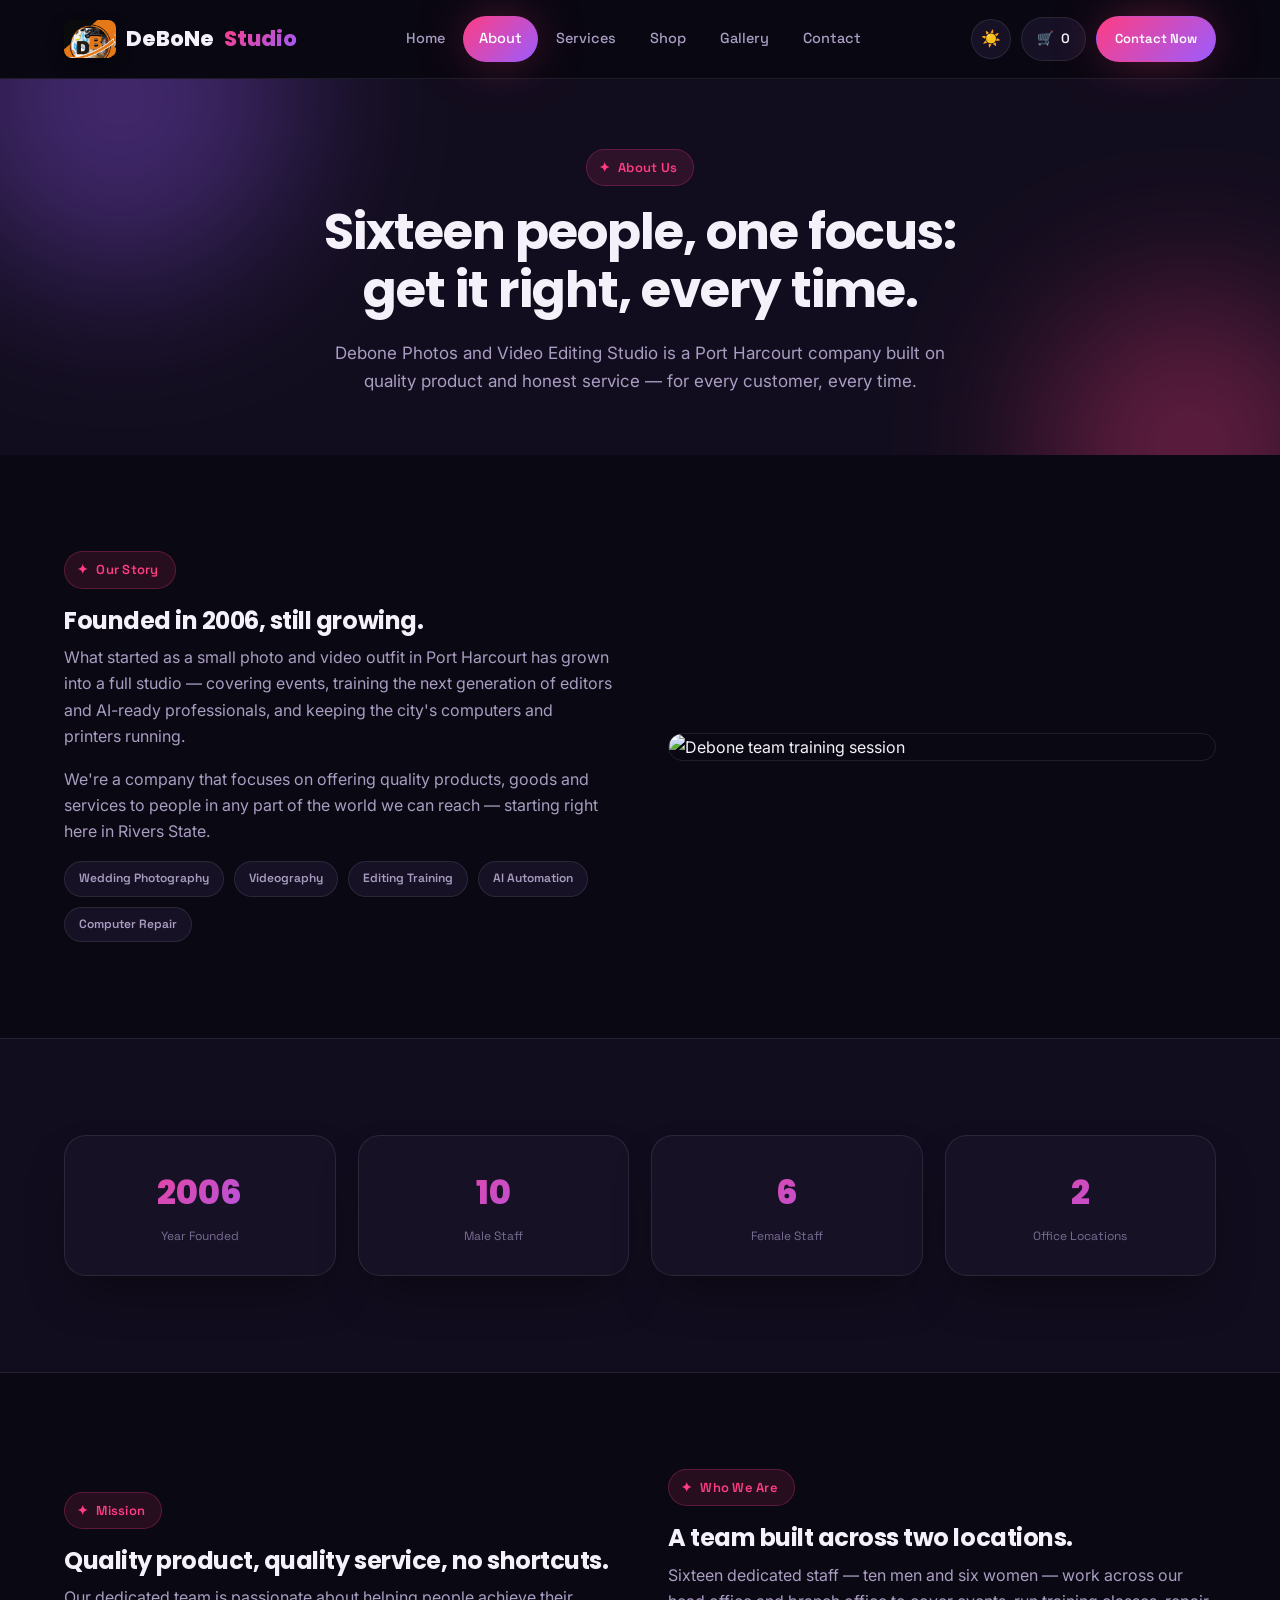
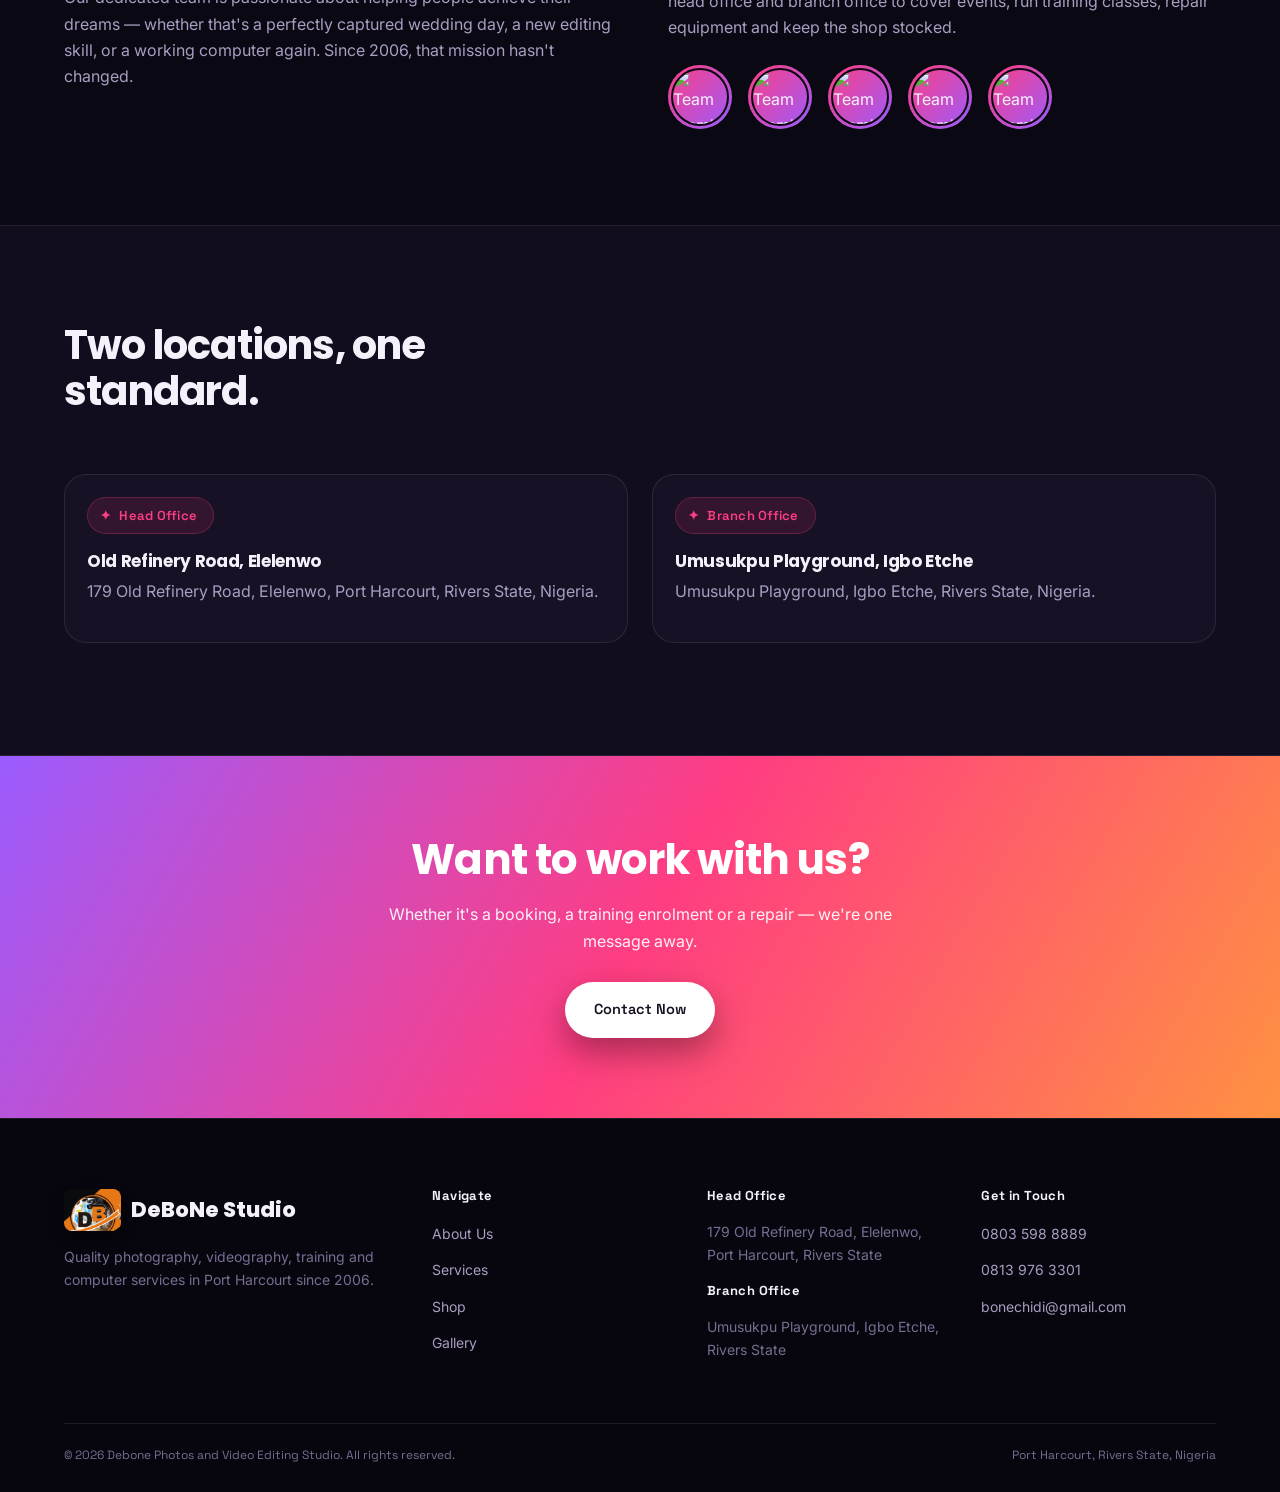
==== commit 01ca02a9: "Add files via upload" ====
--- a/about.html
+++ b/about.html
@@ -11,7 +11,7 @@
 
 <header class="site-header">
   <div class="nav-wrap">
-    <a href="index.html" class="logo"><span class="dot"></span>DeBoNe <em>Studio</em></a>
+    <a href="index.html" class="logo"><img src="logo.png" alt="DB Computer & Studio Production logo">DeBoNe <em>Studio</em></a>
     <nav class="main-nav">
       <ul>
         <li><a href="index.html">Home</a></li>
@@ -127,7 +127,7 @@
   <div class="container">
     <div class="footer-grid">
       <div>
-        <div class="logo" style="margin-bottom:14px;"><span class="dot"></span>DeBoNe Studio</div>
+        <div class="logo" style="margin-bottom:14px;"><img src="logo.png" alt="DB Computer & Studio Production logo">DeBoNe Studio</div>
         <p>Quality photography, videography, training and computer services in Port Harcourt since 2006.</p>
       </div>
       <div>
--- a/styles.css
+++ b/styles.css
@@ -113,9 +113,10 @@
 }
 .logo{
   font-family:var(--font-display); font-size:21px; font-weight:800; color:var(--ink);
-  display:flex; align-items:center; gap:9px;
-}
-.logo .dot{width:12px;height:12px;border-radius:50%; background:var(--grad-main); box-shadow:0 0 14px rgba(255,61,130,.6); display:inline-block;}
+  display:flex; align-items:center; gap:10px;
+}
+.logo img{height:38px; width:auto; border-radius:8px; display:block; box-shadow:0 6px 16px rgba(0,0,0,.35);}
+footer.site-footer .logo img{height:42px;}
 .logo em{font-style:normal; background:var(--grad-main); -webkit-background-clip:text; background-clip:text; color:transparent;}
 nav.main-nav ul{display:flex; gap:2px; align-items:center;}
 nav.main-nav a{
